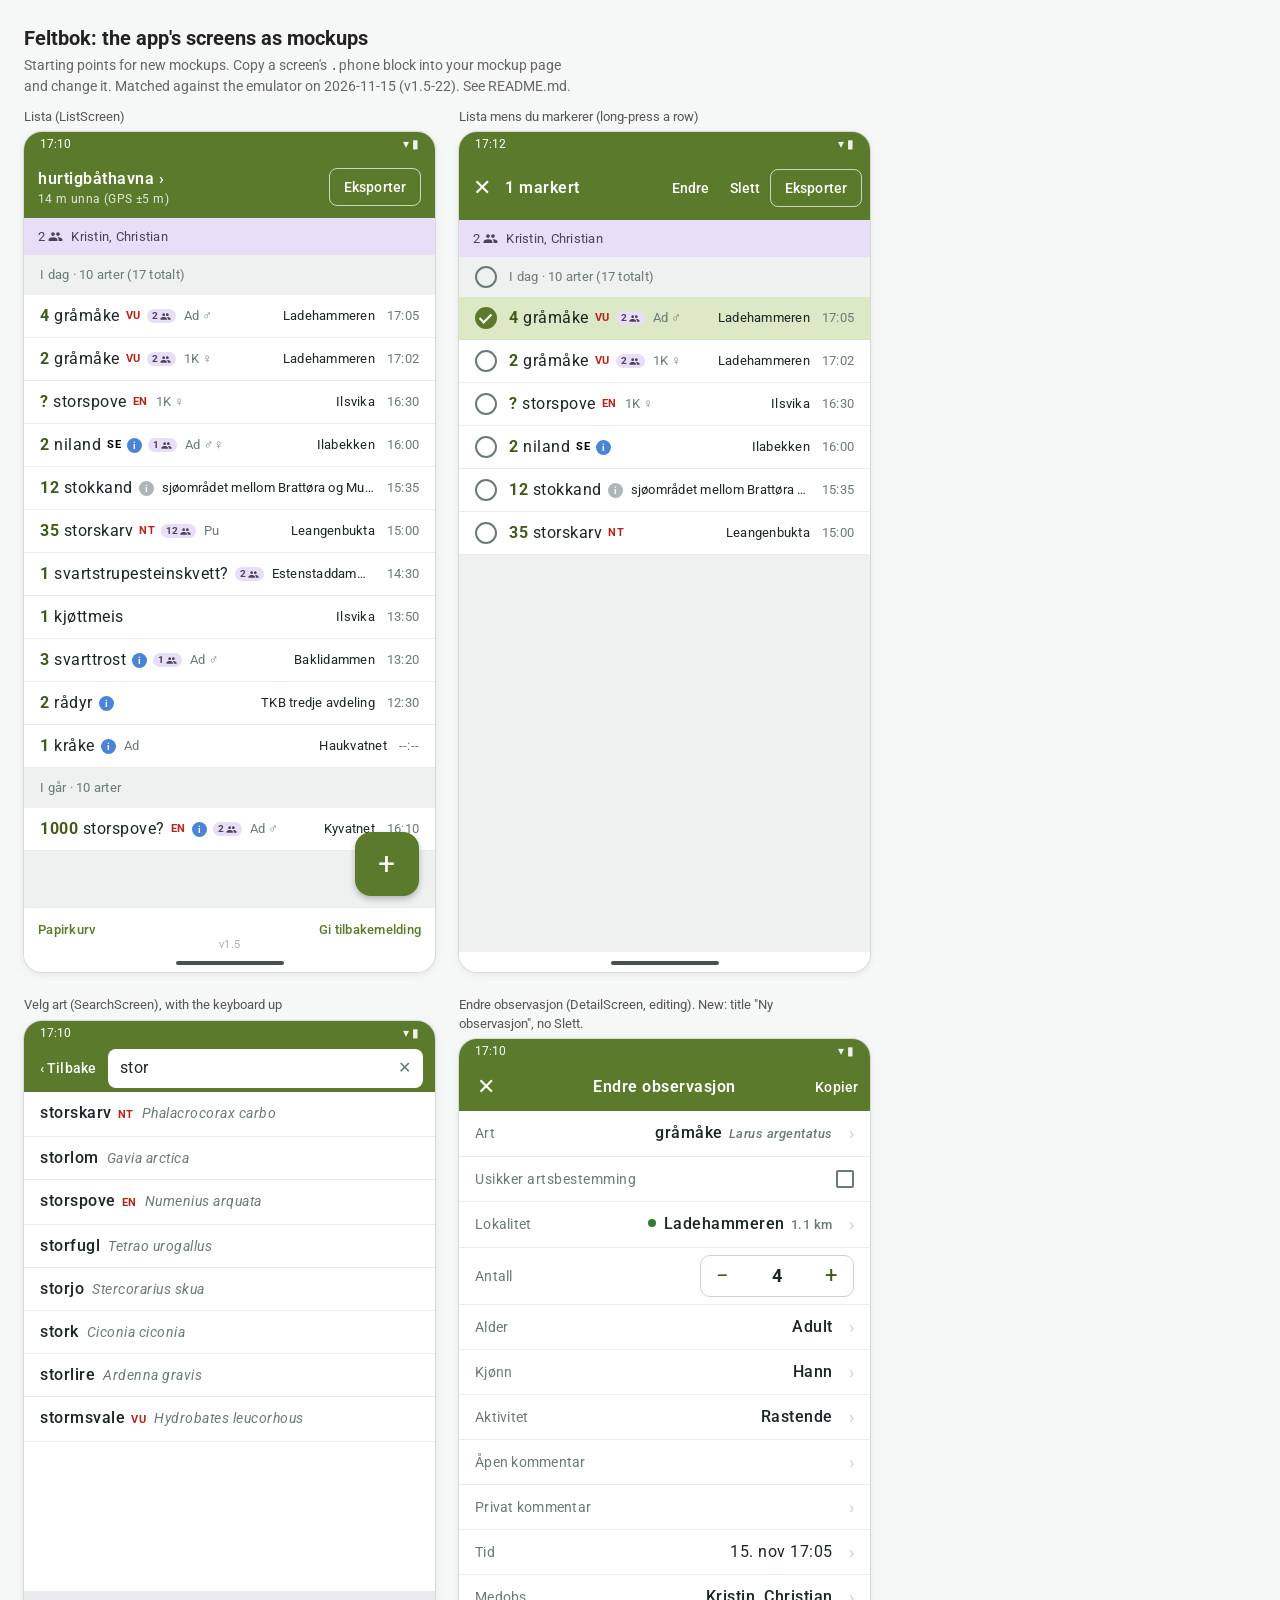
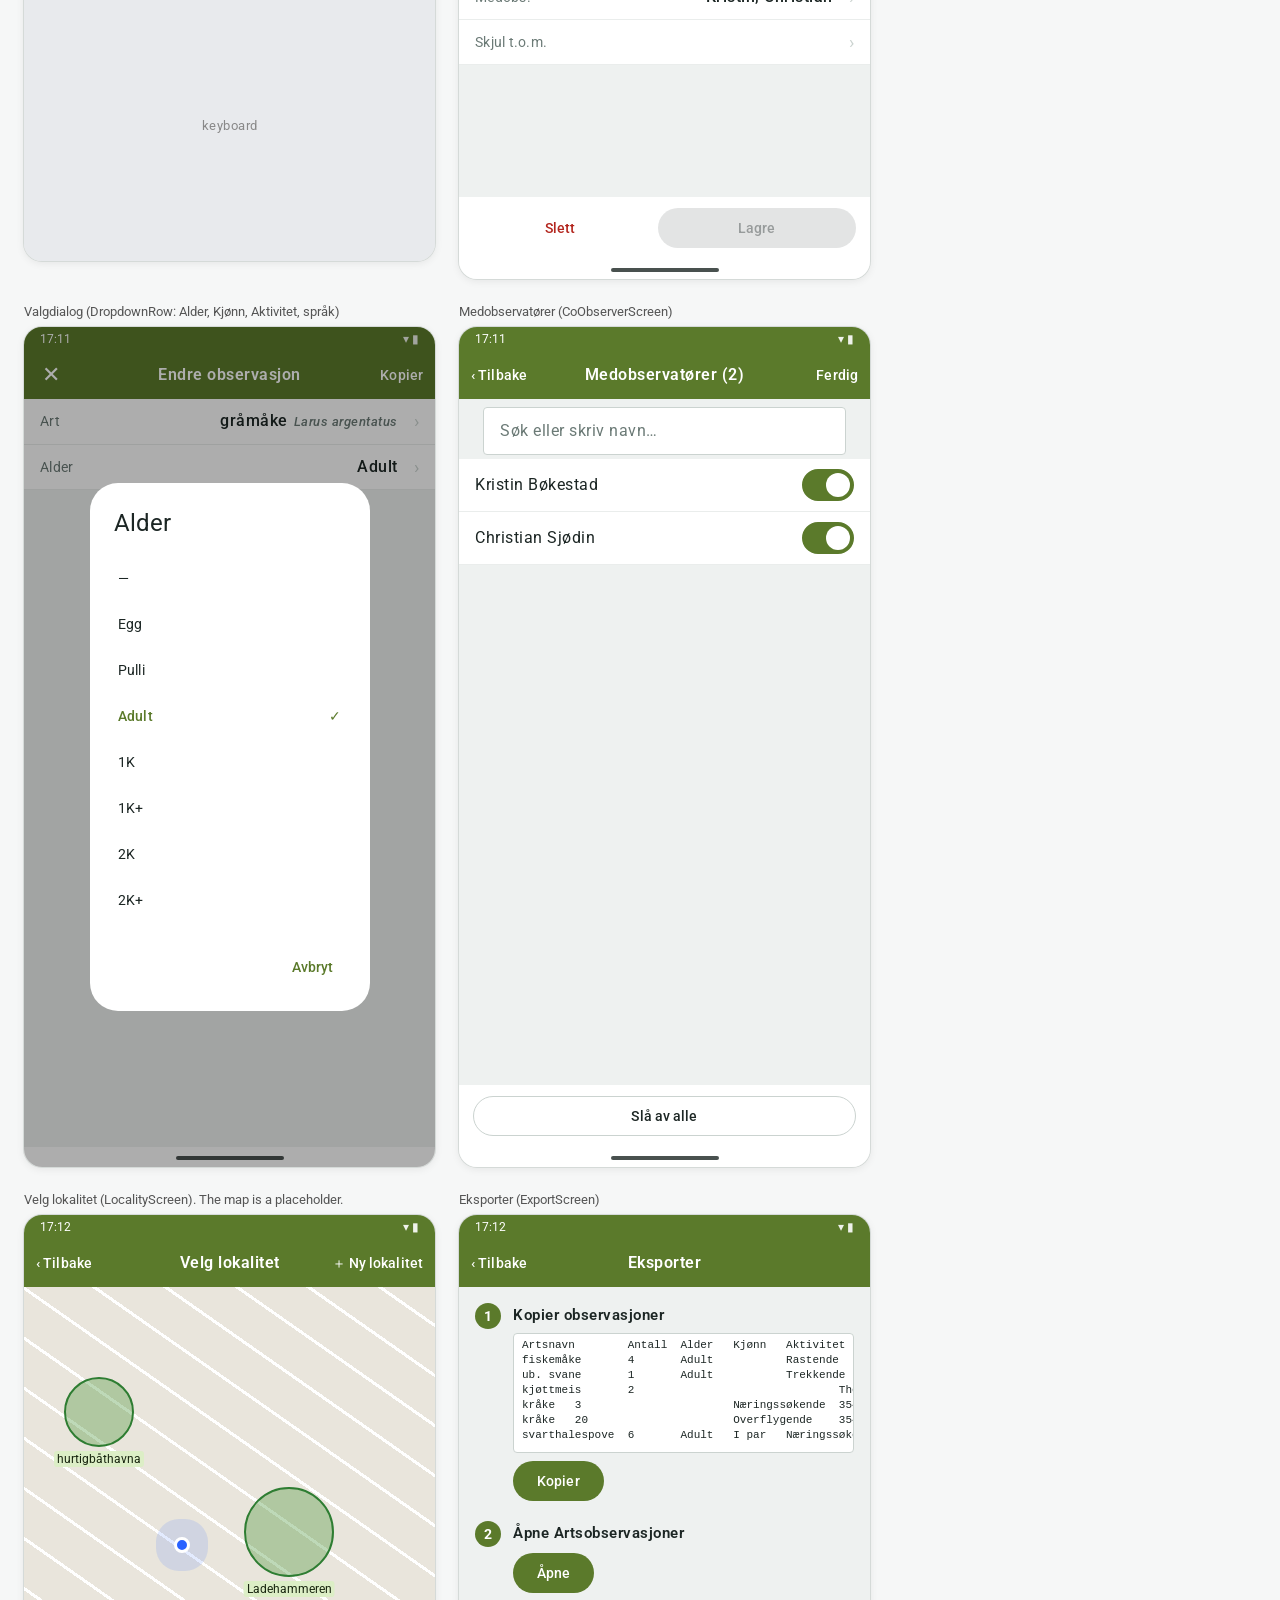
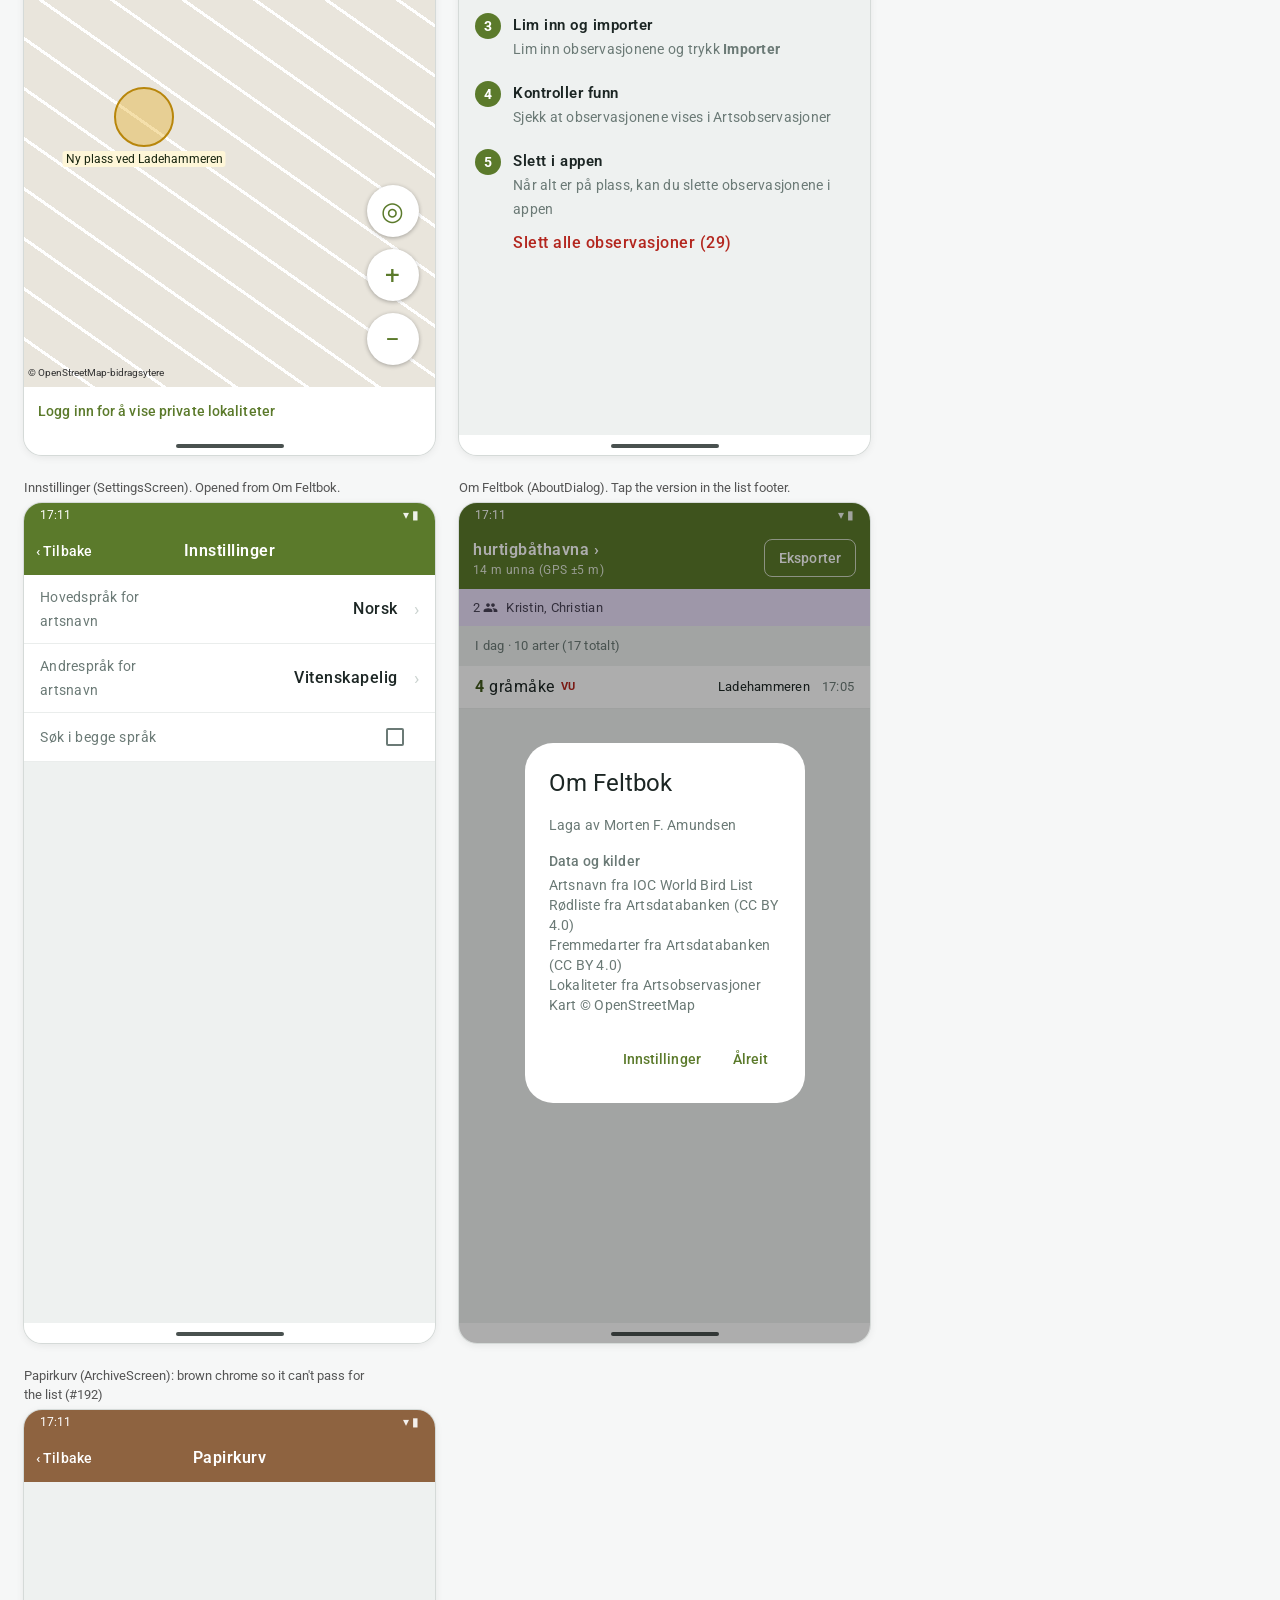
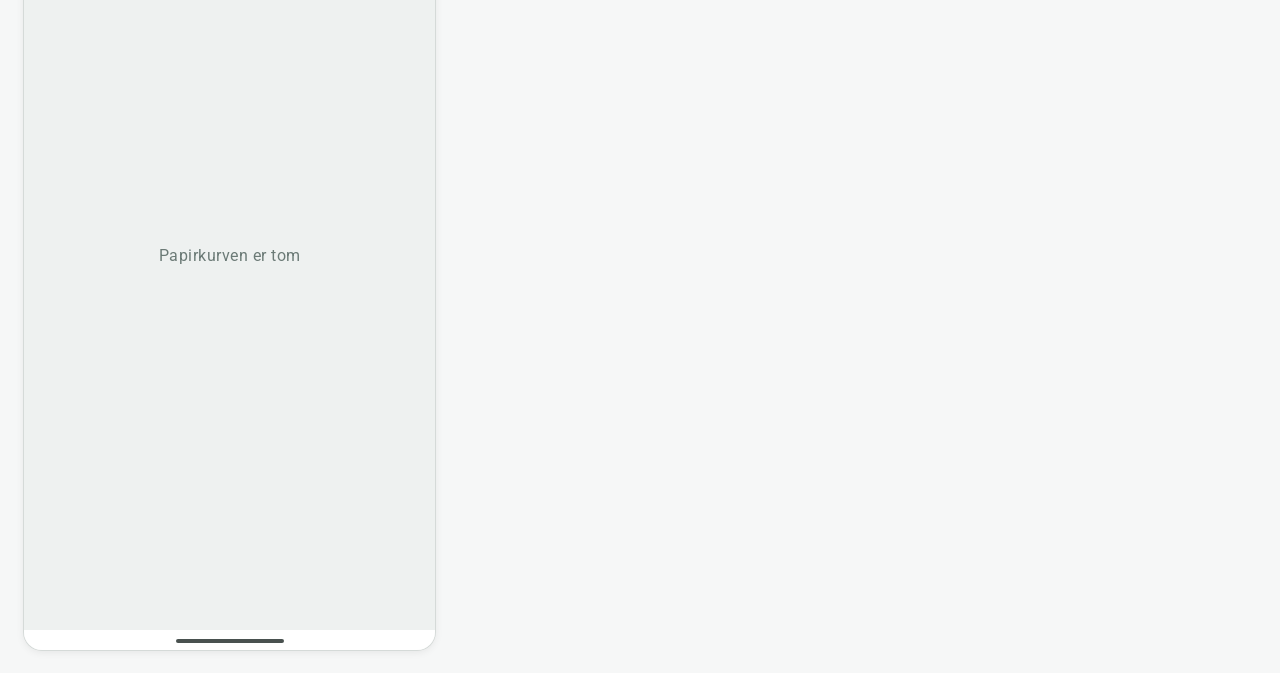
==== docs/mockups/screens.html @ 379572f7 "Add HTML mockups of the app's screens HTML mockups made for UI discussions looked different from the" ====
<!doctype html>
<html lang="nb">
<head>
<meta charset="utf-8">
<meta name="viewport" content="width=device-width, initial-scale=1">
<title>Feltbok screens</title>
<link rel="stylesheet" href="https://fonts.googleapis.com/css2?family=Roboto:ital,wght@0,400;0,500;0,600;0,700;1,400&display=swap">
<link rel="stylesheet" href="kit.css">
</head>
<body>
<h1>Feltbok: the app's screens as mockups</h1>
<p class="why">Starting points for new mockups. Copy a screen's <code>.phone</code> block into your mockup page
and change it. Matched against the emulator on 2026-11-15 (v1.5-22). See README.md.</p>

<div class="screens">

<!-- ===================== LIST (ListScreen) ===================== -->
<figure id="list">
<figcaption>Lista (ListScreen)</figcaption>
<div class="phone">
  <div class="statusbar">17:10</div>
  <div class="status-strip">
    <div class="loc"><div class="name">hurtigbåthavna ›</div><div class="sub">14 m unna (GPS ±5 m)</div></div>
    <div class="btn-outline-white">Eksporter</div>
  </div>
  <div class="content">
    <div class="scroll">
      <div class="party"><span class="n">2 <i class="group-icon"></i></span>Kristin, Christian</div>
      <div class="day">I dag · 10 arter (17 totalt)</div>
      <div class="note"><div class="main"><span class="sp"><span><span class="count">4</span> gråmåke</span><span class="rl">VU</span><span class="badge-co">2 <i class="group-icon"></i></span></span><span class="preview">Ad <b>♂</b></span><span class="loc">Ladehammeren</span></div><span class="time">17:05</span></div>
      <div class="note"><div class="main"><span class="sp"><span><span class="count">2</span> gråmåke</span><span class="rl">VU</span><span class="badge-co">2 <i class="group-icon"></i></span></span><span class="preview">1K <b>♀</b></span><span class="loc">Ladehammeren</span></div><span class="time">17:02</span></div>
      <div class="note"><div class="main"><span class="sp"><span><span class="count">?</span> storspove</span><span class="rl">EN</span></span><span class="preview">1K <b>♀</b></span><span class="loc">Ilsvika</span></div><span class="time">16:30</span></div>
      <div class="note"><div class="main"><span class="sp"><span><span class="count">2</span> niland</span><span class="rl alien">SE</span><span class="badge-i">i</span><span class="badge-co">1 <i class="group-icon"></i></span></span><span class="preview">Ad <b>♂♀</b></span><span class="loc">Ilabekken</span></div><span class="time">16:00</span></div>
      <div class="note"><div class="main"><span class="sp"><span><span class="count">12</span> stokkand</span><span class="badge-i private">i</span></span><span class="loc">sjøområdet mellom Brattøra og Munkholmen</span></div><span class="time">15:35</span></div>
      <div class="note"><div class="main"><span class="sp"><span><span class="count">35</span> storskarv</span><span class="rl">NT</span><span class="badge-co">12 <i class="group-icon"></i></span></span><span class="preview">Pu</span><span class="loc">Leangenbukta</span></div><span class="time">15:00</span></div>
      <div class="note"><div class="main"><span class="sp"><span><span class="count">1</span> svartstrupesteinskvett?</span><span class="badge-co">2 <i class="group-icon"></i></span></span><span class="loc">Estenstaddammen</span></div><span class="time">14:30</span></div>
      <div class="note"><div class="main"><span class="sp"><span><span class="count">1</span> kjøttmeis</span></span><span class="loc">Ilsvika</span></div><span class="time">13:50</span></div>
      <div class="note"><div class="main"><span class="sp"><span><span class="count">3</span> svarttrost</span><span class="badge-i">i</span><span class="badge-co">1 <i class="group-icon"></i></span></span><span class="preview">Ad <b>♂</b></span><span class="loc">Baklidammen</span></div><span class="time">13:20</span></div>
      <div class="note"><div class="main"><span class="sp"><span><span class="count">2</span> rådyr</span><span class="badge-i">i</span></span><span class="loc">TKB tredje avdeling</span></div><span class="time">12:30</span></div>
      <div class="note"><div class="main"><span class="sp"><span><span class="count">1</span> kråke</span><span class="badge-i">i</span></span><span class="preview">Ad</span><span class="loc">Haukvatnet</span></div><span class="time">--:--</span></div>
      <div class="day">I går · 10 arter</div>
      <div class="note"><div class="main"><span class="sp"><span><span class="count">1000</span> storspove?</span><span class="rl">EN</span><span class="badge-i">i</span><span class="badge-co">2 <i class="group-icon"></i></span></span><span class="preview">Ad <b>♂</b></span><span class="loc">Kyvatnet</span></div><span class="time">16:10</span></div>
    </div>
    <div class="list-footer"><span>Papirkurv</span><span>Gi tilbakemelding</span><span class="ver">v1.5</span></div>
  </div>
  <div class="fab">+</div>
  <div class="gesturebar"></div>
</div>
</figure>

<!-- ===================== LIST, MARKING (SelectionBar) ===================== -->
<figure id="list-selecting">
<figcaption>Lista mens du markerer (long-press a row)</figcaption>
<div class="phone">
  <div class="statusbar">17:12</div>
  <div class="selection-bar"><span class="x">✕</span><span class="count">1 markert</span><span class="act">Endre</span><span class="act">Slett</span><span class="btn-outline-white">Eksporter</span></div>
  <div class="content">
    <div class="scroll">
      <div class="party"><span class="n">2 <i class="group-icon"></i></span>Kristin, Christian</div>
      <div class="day"><span class="sel"></span>I dag · 10 arter (17 totalt)</div>
      <div class="note selected"><span class="sel on"></span><div class="main"><span class="sp"><span><span class="count">4</span> gråmåke</span><span class="rl">VU</span><span class="badge-co">2 <i class="group-icon"></i></span></span><span class="preview">Ad <b>♂</b></span><span class="loc">Ladehammeren</span></div><span class="time">17:05</span></div>
      <div class="note"><span class="sel"></span><div class="main"><span class="sp"><span><span class="count">2</span> gråmåke</span><span class="rl">VU</span><span class="badge-co">2 <i class="group-icon"></i></span></span><span class="preview">1K <b>♀</b></span><span class="loc">Ladehammeren</span></div><span class="time">17:02</span></div>
      <div class="note"><span class="sel"></span><div class="main"><span class="sp"><span><span class="count">?</span> storspove</span><span class="rl">EN</span></span><span class="preview">1K <b>♀</b></span><span class="loc">Ilsvika</span></div><span class="time">16:30</span></div>
      <div class="note"><span class="sel"></span><div class="main"><span class="sp"><span><span class="count">2</span> niland</span><span class="rl alien">SE</span><span class="badge-i">i</span></span><span class="loc">Ilabekken</span></div><span class="time">16:00</span></div>
      <div class="note"><span class="sel"></span><div class="main"><span class="sp"><span><span class="count">12</span> stokkand</span><span class="badge-i private">i</span></span><span class="loc">sjøområdet mellom Brattøra og Munkholmen</span></div><span class="time">15:35</span></div>
      <div class="note"><span class="sel"></span><div class="main"><span class="sp"><span><span class="count">35</span> storskarv</span><span class="rl">NT</span></span><span class="loc">Leangenbukta</span></div><span class="time">15:00</span></div>
    </div>
  </div>
  <div class="gesturebar"></div>
</div>
</figure>

<!-- ===================== SEARCH (SearchScreen) ===================== -->
<figure id="search">
<figcaption>Velg art (SearchScreen), with the keyboard up</figcaption>
<div class="phone">
  <div class="statusbar">17:10</div>
  <div class="search-bar"><span class="lead">‹ Tilbake</span><div class="input">stor<span class="clear">✕</span></div></div>
  <div class="content">
    <div class="scroll" style="background:var(--surface)">
      <div class="species-row"><b style="font-weight:500">storskarv</b><span class="rl">NT</span><span class="sci">Phalacrocorax carbo</span></div>
      <div class="species-row"><b style="font-weight:500">storlom</b><span class="sci">Gavia arctica</span></div>
      <div class="species-row"><b style="font-weight:500">storspove</b><span class="rl">EN</span><span class="sci">Numenius arquata</span></div>
      <div class="species-row"><b style="font-weight:500">storfugl</b><span class="sci">Tetrao urogallus</span></div>
      <div class="species-row"><b style="font-weight:500">storjo</b><span class="sci">Stercorarius skua</span></div>
      <div class="species-row"><b style="font-weight:500">stork</b><span class="sci">Ciconia ciconia</span></div>
      <div class="species-row"><b style="font-weight:500">storlire</b><span class="sci">Ardenna gravis</span></div>
      <div class="species-row"><b style="font-weight:500">stormsvale</b><span class="rl">VU</span><span class="sci">Hydrobates leucorhous</span></div>
    </div>
    <div class="keyboard">keyboard</div>
  </div>
</div>
</figure>

<!-- ===================== DETAIL, EDIT (DetailScreen) ===================== -->
<figure id="detail-edit">
<figcaption>Endre observasjon (DetailScreen, editing). New: title "Ny observasjon", no Slett.</figcaption>
<div class="phone">
  <div class="statusbar">17:10</div>
  <div class="header"><span class="lead x">✕</span><span class="title">Endre observasjon</span><span class="trail">Kopier</span></div>
  <div class="content">
    <div class="scroll">
      <div class="field nav"><span class="label">Art</span><span class="value medium">gråmåke<span class="sci">Larus argentatus</span></span></div>
      <div class="field"><span class="value left" style="color:var(--muted);font-size:14px">Usikker artsbestemming</span><span class="checkbox" style="margin:-4px 0"></span></div>
      <div class="field nav"><span class="label">Lokalitet</span><span class="value medium"><span class="kind-dot"></span>Ladehammeren<span class="dist">1.1 km</span></span></div>
      <div class="field" style="padding-top:7px;padding-bottom:7px"><span class="label">Antall</span><span class="value"></span><div class="stepper"><span>−</span><b>4</b><span>+</span></div></div>
      <div class="field nav"><span class="label">Alder</span><span class="value medium">Adult</span></div>
      <div class="field nav"><span class="label">Kjønn</span><span class="value medium">Hann</span></div>
      <div class="field nav"><span class="label">Aktivitet</span><span class="value medium">Rastende</span></div>
      <div class="field nav"><span class="label">Åpen kommentar</span><span class="value"></span></div>
      <div class="field nav"><span class="label">Privat kommentar</span><span class="value"></span></div>
      <div class="field nav"><span class="label">Tid</span><span class="value">15. nov 17:05</span></div>
      <div class="field nav"><span class="label">Medobs.</span><span class="value medium">Kristin, Christian</span></div>
      <div class="field nav"><span class="label">Skjul t.o.m.</span><span class="value"></span></div>
    </div>
    <div class="bottom-bar"><span class="btn-text danger">Slett</span><span class="btn off">Lagre</span></div>
  </div>
  <div class="gesturebar"></div>
</div>
</figure>

<!-- ===================== OPTION DIALOG (DropdownRow) ===================== -->
<figure id="option-dialog">
<figcaption>Valgdialog (DropdownRow: Alder, Kjønn, Aktivitet, språk)</figcaption>
<div class="phone">
  <div class="statusbar">17:11</div>
  <div class="header"><span class="lead x">✕</span><span class="title">Endre observasjon</span><span class="trail">Kopier</span></div>
  <div class="content">
    <div class="scroll">
      <div class="field nav"><span class="label">Art</span><span class="value medium">gråmåke<span class="sci">Larus argentatus</span></span></div>
      <div class="field nav"><span class="label">Alder</span><span class="value medium">Adult</span></div>
    </div>
  </div>
  <div class="gesturebar"></div>
  <div class="scrim"><div class="dialog">
    <h3>Alder</h3>
    <div class="option">—</div><div class="option">Egg</div><div class="option">Pulli</div><div class="option on">Adult</div>
    <div class="option">1K</div><div class="option">1K+</div><div class="option">2K</div><div class="option">2K+</div>
    <div class="actions"><span class="btn-text">Avbryt</span></div>
  </div></div>
</div>
</figure>

<!-- ===================== CO-OBSERVERS (CoObserverScreen) ===================== -->
<figure id="coobs">
<figcaption>Medobservatører (CoObserverScreen)</figcaption>
<div class="phone">
  <div class="statusbar">17:11</div>
  <div class="header"><span class="lead">‹ Tilbake</span><span class="title">Medobservatører (2)</span><span class="trail">Ferdig</span></div>
  <div class="content">
    <div class="scroll">
      <div style="padding:4px 0 0"><div class="textfield placeholder">Søk eller skriv navn…</div></div>
      <div class="field" style="margin-top:4px"><span class="value left">Kristin Bøkestad</span><span class="switch on"></span></div>
      <div class="field"><span class="value left">Christian Sjødin</span><span class="switch on"></span></div>
    </div>
    <div class="bottom-bar"><span class="btn-outline" style="color:var(--on-bg)">Slå av alle</span></div>
  </div>
  <div class="gesturebar"></div>
</div>
</figure>

<!-- ===================== LOCALITY PICKER (LocalityScreen, MapPicker.kt) ===================== -->
<figure id="locality">
<figcaption>Velg lokalitet (LocalityScreen). The map is a placeholder.</figcaption>
<div class="phone">
  <div class="statusbar">17:12</div>
  <div class="header"><span class="lead">‹ Tilbake</span><span class="title">Velg lokalitet</span><span class="trail">＋ Ny lokalitet</span></div>
  <div class="content">
    <div class="map">
      <div class="poly" style="left:40px;top:90px;width:70px;height:70px"></div><span class="label" style="left:75px;top:160px">hurtigbåthavna</span>
      <div class="poly" style="left:220px;top:200px;width:90px;height:90px"></div><span class="label" style="left:265px;top:290px">Ladehammeren</span>
      <div class="poly own" style="left:90px;top:400px;width:60px;height:60px"></div><span class="label" style="left:120px;top:460px;background:rgba(255,247,216,.95)">Ny plass ved Ladehammeren</span>
      <div class="gps" style="left:150px;top:250px"></div>
      <div class="ctrl" style="bottom:150px">◎</div><div class="ctrl" style="bottom:86px">+</div><div class="ctrl" style="bottom:22px">−</div>
      <span class="attribution">© OpenStreetMap-bidragsytere</span>
    </div>
    <div class="link-bar">Logg inn for å vise private lokaliteter</div>
  </div>
  <div class="gesturebar"></div>
</div>
</figure>

<!-- ===================== EXPORT (ExportScreen) ===================== -->
<figure id="export">
<figcaption>Eksporter (ExportScreen)</figcaption>
<div class="phone">
  <div class="statusbar">17:12</div>
  <div class="header"><span class="lead">‹ Tilbake</span><span class="title">Eksporter</span><span></span></div>
  <div class="content">
    <div class="scroll steps">
      <div class="step"><span class="num">1</span><div style="min-width:0"><div class="title">Kopier observasjoner</div>
        <div class="tsv">Artsnavn	Antall	Alder	Kjønn	Aktivitet	Lokalitetsnavn
fiskemåke	4	Adult		Rastende	354430
ub. svane	1	Adult		Trekkende	349975
kjøttmeis	2				Theisendammen
kråke	3			Næringssøkende	354419
kråke	20			Overflygende	354139
svarthalespove	6	Adult	I par	Næringssøkende	368841</div>
        <span class="btn">Kopier</span></div></div>
      <div class="step"><span class="num">2</span><div><div class="title">Åpne Artsobservasjoner</div><span class="btn">Åpne</span></div></div>
      <div class="step"><span class="num">3</span><div><div class="title">Lim inn og importer</div><div class="body">Lim inn observasjonene og trykk <b>Importer</b></div></div></div>
      <div class="step"><span class="num">4</span><div><div class="title">Kontroller funn</div><div class="body">Sjekk at observasjonene vises i Artsobservasjoner</div></div></div>
      <div class="step"><span class="num">5</span><div><div class="title">Slett i appen</div><div class="body">Når alt er på plass, kan du slette observasjonene i appen</div>
        <div class="danger" style="font-weight:500;margin-top:10px">Slett alle observasjoner (29)</div></div></div>
    </div>
  </div>
  <div class="gesturebar"></div>
</div>
</figure>

<!-- ===================== SETTINGS (SettingsScreen) ===================== -->
<figure id="settings">
<figcaption>Innstillinger (SettingsScreen). Opened from Om Feltbok.</figcaption>
<div class="phone">
  <div class="statusbar">17:11</div>
  <div class="header"><span class="lead">‹ Tilbake</span><span class="title">Innstillinger</span><span></span></div>
  <div class="content">
    <div class="scroll">
      <div class="field nav"><span class="label" style="max-width:152px">Hovedspråk for artsnavn</span><span class="value medium">Norsk</span></div>
      <div class="field nav"><span class="label" style="max-width:152px">Andrespråk for artsnavn</span><span class="value medium">Vitenskapelig</span></div>
      <div class="field" style="padding-top:0;padding-bottom:0"><span class="value left" style="color:var(--muted);font-size:14px">Søk i begge språk</span><span class="checkbox"></span></div>
    </div>
  </div>
  <div class="gesturebar"></div>
</div>
</figure>

<!-- ===================== ABOUT (AboutDialog) ===================== -->
<figure id="about">
<figcaption>Om Feltbok (AboutDialog). Tap the version in the list footer.</figcaption>
<div class="phone">
  <div class="statusbar">17:11</div>
  <div class="status-strip"><div class="loc"><div class="name">hurtigbåthavna ›</div><div class="sub">14 m unna (GPS ±5 m)</div></div><div class="btn-outline-white">Eksporter</div></div>
  <div class="content"><div class="scroll">
    <div class="party"><span class="n">2 <i class="group-icon"></i></span>Kristin, Christian</div>
    <div class="day">I dag · 10 arter (17 totalt)</div>
    <div class="note"><div class="main"><span class="sp"><span><span class="count">4</span> gråmåke</span><span class="rl">VU</span></span><span class="loc">Ladehammeren</span></div><span class="time">17:05</span></div>
  </div></div>
  <div class="gesturebar"></div>
  <div class="scrim"><div class="dialog">
    <h3>Om Feltbok</h3>
    <p style="margin:0 0 16px">Laga av Morten F. Amundsen</p>
    <p style="margin:0 0 4px;font-weight:500">Data og kilder</p>
    <p style="margin:0">Artsnavn fra IOC World Bird List<br>Rødliste fra Artsdatabanken (CC BY 4.0)<br>Fremmedarter fra Artsdatabanken (CC BY 4.0)<br>Lokaliteter fra Artsobservasjoner<br>Kart © OpenStreetMap</p>
    <div class="actions"><span class="btn-text">Innstillinger</span><span class="btn-text">Ålreit</span></div>
  </div></div>
</div>
</figure>

<!-- ===================== ARCHIVE (ArchiveScreen, TrashTheme) ===================== -->
<figure id="archive">
<figcaption>Papirkurv (ArchiveScreen): brown chrome so it can't pass for the list (#192)</figcaption>
<div class="phone trash-theme">
  <div class="statusbar">17:11</div>
  <div class="header"><span class="lead">‹ Tilbake</span><span class="title">Papirkurv</span><span></span></div>
  <div class="content"><div class="empty">Papirkurven er tom</div></div>
  <div class="gesturebar"></div>
</div>
</figure>

</div>
</body>
</html>
---- docs/mockups/kit.css ----
/* Feltbok mockup kit. 1 CSS px = 1 dp/sp, so sizes copy straight from the Compose code.
   Colours mirror ui/.../Theme.kt and Brand.kt; component notes name the composable they copy. */

:root {
  --primary: #5B7A2B;          /* Brand.primary */
  --primary-dark: #41591D;     /* Brand.dark = onPrimaryContainer, the count in list rows */
  --primary-container: #DCE8C6;
  --secondary-container: #E8DEF8; /* Material baseline lavender: party strip, co-observer pill */
  --on-secondary-container: #4A4458;
  --bg: #EEF1F0;
  --on-bg: #1C2624;
  --surface: #FFFFFF;
  --muted: #6B7A76;            /* onSurfaceVariant */
  --outline: #CBD3D0;
  --divider: rgba(203, 211, 208, .4); /* outline at 40 %, HorizontalDivider */
  --error: #B3261E;
  --surface-high: #ECEFEE;
  --surface-highest: #E3E8E6;
  --badge-blue: #4985D4;
  --badge-grey: #B0B5B8;
  --trash: #8E6340;            /* TrashTheme primary (papirkurv) */
  --trash-container: #F2DECF;
  --tap: #E08A00;              /* mockup-only: marks what the user taps in a flow */
}

/* ---------- Page and flow layout (mockup chrome, not app UI) ---------- */
body { margin: 0; padding: 24px; background: #F6F7F7; color: #222; font: 14px/1.4 Roboto, system-ui, sans-serif; }
h1 { font-size: 20px; margin: 0 0 4px; }
h2 { font-size: 16px; margin: 32px 0 4px; }
.why { color: #666; margin: 0 0 12px; max-width: 70ch; }
.screens { display: flex; flex-wrap: wrap; gap: 24px; align-items: flex-start; }
.screens figure { margin: 0; }
.screens figcaption, .step-cap { font-size: 13px; color: #555; margin-bottom: 6px; max-width: 360px; }
.flow { display: flex; gap: 8px; align-items: flex-start; overflow-x: auto; }
.flow .arrow { align-self: center; color: #888; font-size: 20px; }
.tap { outline: 2px dashed var(--tap); outline-offset: -2px; }

/* ---------- Phone frame ---------- */
/* 411 dp wide like the emulator (just emu), so mockups compare 1:1 with its screenshots. 840 tall
   is a little short of its 914, to fit a laptop screen. Override width/height inline to check a
   small phone (360 wide) or show a longer screen. */
.phone {
  position: relative; width: 411px; height: 840px; overflow: hidden; display: flex; flex-direction: column;
  background: var(--bg); color: var(--on-bg); border-radius: 18px; box-shadow: 0 0 0 1px #D5DAD8, 0 2px 8px rgba(0,0,0,.08);
  font: 16px/24px Roboto, sans-serif; letter-spacing: .5px; /* bodyLarge: Text's default style */
}
.phone * { box-sizing: border-box; }
.statusbar { height: 24px; flex: none; background: var(--primary); color: #fff; font-size: 12px; line-height: 24px; padding: 0 16px; letter-spacing: 0; }
.statusbar::after { content: "▾ ▮"; float: right; opacity: .9; }
.gesturebar { height: 20px; flex: none; background: var(--surface); position: relative; }
.gesturebar::after { content: ""; position: absolute; left: 50%; top: 9px; width: 108px; height: 4px; margin-left: -54px; border-radius: 2px; background: #1C2624; opacity: .8; }
.content { flex: 1; overflow: hidden; display: flex; flex-direction: column; }
.scroll { flex: 1; overflow: hidden; }
.trash-theme { --primary: var(--trash); --primary-container: var(--trash-container); --primary-dark: #68482D; }

/* ---------- Top bars ---------- */
/* ScreenHeader: 48 dp, back/dismiss LEFT (#59), centred 16 sp semibold title, optional trailing action. */
.header { height: 48px; flex: none; background: var(--primary); color: #fff; display: grid; grid-template-columns: 1fr auto 1fr; align-items: center; }
.header .title { font-weight: 600; font-size: 16px; white-space: nowrap; overflow: hidden; text-overflow: ellipsis; }
.header .lead, .header .trail { font-size: 14px; font-weight: 500; letter-spacing: .1px; padding: 0 12px; white-space: nowrap; }
.header .trail { justify-self: end; }
.header .x { font-size: 22px; font-weight: 300; padding: 0 18px; }

/* StatusStrip: the list's top bar. Current locality + GPS line, outlined Eksporter (#62, #140). */
.status-strip { flex: none; background: var(--primary); color: #fff; display: flex; align-items: center; padding: 11px 14px; gap: 10px; }
.status-strip .loc { flex: 1; min-width: 0; }
.status-strip .name { font-weight: 600; white-space: nowrap; overflow: hidden; text-overflow: ellipsis; }
.status-strip .sub { font-size: 12px; line-height: 16px; opacity: .82; letter-spacing: .4px; }
.btn-outline-white { border: 1px solid rgba(255,255,255,.7); border-radius: 8px; padding: 8px 14px; font-size: 14px; line-height: 20px; font-weight: 500; letter-spacing: .1px; }

/* SelectionBar: replaces the status strip while marking rows. */
.selection-bar { flex: none; height: 64px; background: var(--primary); color: #fff; display: flex; align-items: center; padding: 0 8px 0 0; font-size: 14px; font-weight: 500; letter-spacing: .1px; }
.selection-bar .x { font-size: 22px; font-weight: 300; padding: 0 14px; }
.selection-bar .count { flex: 1; font-size: 16px; font-weight: 600; letter-spacing: .5px; }
.selection-bar .act { padding: 0 10px; }

/* ---------- List ---------- */
/* PartyStrip: who the next observation credits (#176). */
.party { background: var(--secondary-container); color: var(--on-secondary-container); font-size: 13px; line-height: 25px; padding: 6px 14px; display: flex; align-items: center; gap: 8px; letter-spacing: .25px; white-space: nowrap; overflow: hidden; }
.party .n { display: inline-flex; align-items: center; gap: 3px; }
.group-icon { display: inline-block; width: 15px; height: 15px; background: currentColor;
  -webkit-mask: url("data:image/svg+xml,%3Csvg xmlns='http://www.w3.org/2000/svg' viewBox='0 0 24 24'%3E%3Cpath d='M16 11c1.66 0 2.99-1.34 2.99-3S17.66 5 16 5c-1.66 0-3 1.34-3 3s1.34 3 3 3zm-8 0c1.66 0 2.99-1.34 2.99-3S9.66 5 8 5C6.34 5 5 6.34 5 8s1.34 3 3 3zm0 2c-2.33 0-7 1.17-7 3.5V19h14v-2.5c0-2.33-4.67-3.5-7-3.5zm8 0c-.29 0-.62.02-.97.05 1.16.84 1.97 1.97 1.97 3.45V19h6v-2.5c0-2.33-4.67-3.5-7-3.5z'/%3E%3C/svg%3E") center/contain no-repeat;
          mask: url("data:image/svg+xml,%3Csvg xmlns='http://www.w3.org/2000/svg' viewBox='0 0 24 24'%3E%3Cpath d='M16 11c1.66 0 2.99-1.34 2.99-3S17.66 5 16 5c-1.66 0-3 1.34-3 3s1.34 3 3 3zm-8 0c1.66 0 2.99-1.34 2.99-3S9.66 5 8 5C6.34 5 5 6.34 5 8s1.34 3 3 3zm0 2c-2.33 0-7 1.17-7 3.5V19h14v-2.5c0-2.33-4.67-3.5-7-3.5zm8 0c-.29 0-.62.02-.97.05 1.16.84 1.97 1.97 1.97 3.45V19h6v-2.5c0-2.33-4.67-3.5-7-3.5z'/%3E%3C/svg%3E") center/contain no-repeat; }

/* DayHeader */
.day { display: flex; align-items: center; gap: 12px; padding: 7px 16px; font-size: 13px; line-height: 26px; color: var(--muted); letter-spacing: .25px; }

/* NoteRow: count + name + status + badges left, age/sex preview, locality and time right. */
.note { display: flex; align-items: center; gap: 12px; background: var(--surface); padding: 9px 16px; border-bottom: 1px solid var(--divider); white-space: nowrap; }
.note.selected { background: var(--primary-container); }
.note .main { flex: 1; min-width: 0; display: flex; align-items: center; gap: 8px; }
/* Space goes to the name first, then the locality; the age/sex preview gives way first. */
.note .sp { display: flex; align-items: center; min-width: 0; flex: 0 0 auto; max-width: 100%; }
.note .sp > span:first-child { overflow: hidden; text-overflow: ellipsis; }
.note .count { color: var(--primary-dark); font-weight: 700; }
.note .preview { font-size: 13px; color: var(--muted); letter-spacing: .25px; flex: 0 1000 auto; min-width: 0; overflow: hidden; }
.note .preview b { font-weight: 700; }
.note .loc { margin-left: auto; font-size: 13px; letter-spacing: .25px; overflow: hidden; text-overflow: ellipsis; min-width: 0; }
.note .time { font-size: 13px; color: var(--muted); letter-spacing: .25px; flex: none; }
.rl { color: var(--error); font-weight: 700; font-size: 11px; letter-spacing: .5px; margin-left: 6px; } /* red-list code: CR EN VU NT … */
.rl.alien { color: #000; }                                                                         /* SE HI PH */
.badge-i { flex: none; width: 15px; height: 15px; margin-left: 6px; border-radius: 50%; background: var(--badge-blue); color: #fff; font: 700 10px/15px Roboto, sans-serif; text-align: center; letter-spacing: 0; }
.badge-i.private { background: var(--badge-grey); }
.badge-co { flex: none; display: inline-flex; align-items: center; gap: 2px; margin-left: 6px; padding: 1px 5px; border-radius: 99px; background: var(--secondary-container); color: var(--on-secondary-container); font: 700 10px/12px Roboto, sans-serif; letter-spacing: 0; }
.badge-co .group-icon { width: 11px; height: 11px; }

/* SelectCircle */
.sel { flex: none; width: 22px; height: 22px; border-radius: 50%; border: 2px solid var(--muted); }
.sel.on { background: var(--primary); border-color: var(--primary); position: relative; }
.sel.on::after { content: ""; position: absolute; left: 5px; top: 2px; width: 5px; height: 10px; border: solid #fff; border-width: 0 2px 2px 0; transform: rotate(45deg); }

/* ExtendedFloatingActionButton, collapsed to the "+" (64 dp). */
.fab { position: absolute; right: 16px; bottom: 76px; width: 64px; height: 64px; border-radius: 16px; background: var(--primary); color: #fff; font-size: 30px; line-height: 64px; text-align: center; box-shadow: 0 3px 6px rgba(0,0,0,.25); }
.fab.extended { width: auto; padding: 0 20px 0 16px; font-size: 14px; font-weight: 500; display: flex; align-items: center; gap: 10px; }
.fab.extended::before { content: "+"; font-size: 30px; }

/* The list's footer: Papirkurv / version / Gi tilbakemelding */
.list-footer { flex: none; position: relative; display: flex; justify-content: space-between; background: var(--surface); border-top: 1px solid var(--divider); color: var(--primary); font-size: 13px; font-weight: 500; letter-spacing: .25px; }
.list-footer span { padding: 10px 14px; }
.list-footer .ver { position: absolute; left: 0; right: 0; bottom: -5px; text-align: center; color: rgba(107,122,118,.6); font-size: 11px; font-weight: 400; padding: 0; }

/* ---------- Form rows (DetailScreen, SettingsScreen) ---------- */
/* FieldRow: 14 sp muted label (min 84 dp), right-aligned value, "›" when tappable. */
.field { display: flex; align-items: center; gap: 12px; background: var(--surface); padding: 10px 16px; border-bottom: 1px solid var(--divider); min-height: 45px; }
.field .label { flex: none; min-width: 84px; max-width: 40%; color: var(--muted); font-size: 14px; line-height: 24px; letter-spacing: .25px; }
.field .value { flex: 1; min-width: 0; text-align: right; white-space: nowrap; overflow: hidden; text-overflow: ellipsis; }
.field .value.left { text-align: left; }
.field .value.medium { font-weight: 500; }
.field .sci { color: var(--muted); font-style: italic; font-size: 13px; margin-left: 6px; }
.field .dist { color: var(--muted); font-size: 13px; margin-left: 6px; }
.field.nav::after { content: "›"; color: var(--outline); font-size: 18px; margin-left: 4px; }
.kind-dot { display: inline-block; width: 8px; height: 8px; border-radius: 50%; background: #2E7D32; margin-right: 8px; vertical-align: 2px; } /* LocalityKindDot: green public, yellow own */
.kind-dot.own { background: #B8860B; }
.hint { color: var(--muted); font-style: italic; } /* BatchHint */

/* AntallRow: − [count] + stepper */
.stepper { display: flex; align-items: center; border: 1px solid var(--outline); border-radius: 10px; }
.stepper span { width: 44px; height: 40px; line-height: 40px; text-align: center; font-size: 22px; color: var(--primary-dark); }
.stepper b { width: 64px; text-align: center; font-size: 18px; }

/* Material checkbox (18 dp box) and switch (52 x 32) */
.checkbox { flex: none; width: 18px; height: 18px; margin: 15px; border: 2px solid var(--muted); border-radius: 2px; }
.checkbox.on { background: var(--primary); border-color: var(--primary); position: relative; }
.checkbox.on::after { content: ""; position: absolute; left: 4px; top: 0; width: 5px; height: 10px; border: solid #fff; border-width: 0 2px 2px 0; transform: rotate(45deg); }
.switch { flex: none; width: 52px; height: 32px; border-radius: 16px; background: var(--surface-highest); border: 2px solid var(--muted); position: relative; }
.switch::after { content: ""; position: absolute; left: 6px; top: 6px; width: 16px; height: 16px; border-radius: 50%; background: var(--muted); }
.switch.on { background: var(--primary); border-color: var(--primary); }
.switch.on::after { left: 22px; top: 2px; width: 24px; height: 24px; background: #fff; }

/* Bottom bar under a form: red TextButton left, filled Button right (#96). */
.bottom-bar { flex: none; display: flex; gap: 10px; padding: 11px 14px; background: var(--surface); }
.bottom-bar > * { flex: 1; }

/* ---------- Buttons (Material 3) ---------- */
.btn, .btn-outline, .btn-text { display: inline-block; height: 40px; line-height: 40px; padding: 0 24px; border-radius: 20px; text-align: center; font-size: 14px; font-weight: 500; letter-spacing: .1px; white-space: nowrap; }
.btn { background: var(--primary); color: #fff; }
.btn.off { background: rgba(28,38,36,.12); color: rgba(28,38,36,.38); }
.btn-outline { border: 1px solid var(--outline); color: var(--primary); line-height: 38px; }
.btn-text { color: var(--primary); padding: 0 12px; }
.btn-text.danger, .danger { color: var(--error); }

/* ---------- Search / text fields ---------- */
.search-bar { flex: none; height: 47px; background: var(--primary); display: flex; align-items: center; color: #fff; font-size: 14px; font-weight: 500; letter-spacing: .1px; }
.search-bar .lead { padding: 0 12px 0 16px; white-space: nowrap; }
.search-bar .input { flex: 1; height: 39px; margin-right: 12px; background: var(--surface); color: var(--on-bg); border-radius: 8px; display: flex; align-items: center; padding: 0 12px; font-size: 16px; font-weight: 400; letter-spacing: .5px; }
.search-bar .input .clear { margin-left: auto; color: var(--muted); }
.textfield { background: var(--surface); border: 1px solid var(--outline); border-radius: 4px; height: 48px; display: flex; align-items: center; padding: 0 16px; margin: 4px 24px; }
.textfield.placeholder { color: var(--muted); }
.species-row { background: var(--surface); padding: 9px 16px; border-bottom: 1px solid var(--divider); white-space: nowrap; overflow: hidden; }
.species-row .sci { color: var(--muted); font-style: italic; font-size: 14px; margin-left: 8px; }
.keyboard { flex: none; height: 270px; background: #E8EAED; display: flex; align-items: center; justify-content: center; color: #888; font-size: 13px; }

/* ---------- Dialogs ---------- */
.scrim { position: absolute; inset: 0; background: rgba(0,0,0,.32); display: flex; align-items: center; justify-content: center; }
.dialog { width: 280px; background: var(--surface); border-radius: 28px; padding: 24px; font-size: 14px; line-height: 20px; letter-spacing: .25px; color: var(--muted); }
.dialog h3 { margin: 0 0 16px; font-size: 24px; line-height: 32px; font-weight: 400; color: var(--on-bg); letter-spacing: 0; }
.dialog .actions { display: flex; justify-content: flex-end; gap: 8px; margin-top: 24px; }
.dialog .option { color: var(--on-bg); padding: 13px 4px; display: flex; justify-content: space-between; }
.dialog .option.on { color: var(--primary); font-weight: 500; }
.dialog .option.on::after { content: "✓"; }

/* ---------- Export steps ---------- */
.steps { padding: 6px 16px; }
.step { display: flex; gap: 12px; padding: 10px 0; }
.step .num { flex: none; width: 26px; height: 26px; border-radius: 50%; background: var(--primary); color: #fff; font: 700 14px/26px Roboto, sans-serif; text-align: center; }
.step .title { font-weight: 600; font-size: 15px; }
.step .body { color: var(--muted); font-size: 14px; letter-spacing: .25px; }
.step .btn { margin-top: 8px; }
.tsv { margin-top: 6px; height: 120px; overflow: hidden; background: var(--surface); border: 1px solid var(--outline); border-radius: 4px; padding: 4px 8px; font: 11px/15px monospace; letter-spacing: 0; white-space: pre; color: var(--on-bg); }

/* ---------- Map (placeholder for the osmdroid/MapLibre picker) ---------- */
.map { flex: 1; position: relative; background: #E9E5DC repeating-linear-gradient(35deg, transparent 0 38px, #fff 38px 41px); }
.map .poly { position: absolute; border-radius: 50%; background: rgba(60,140,40,.33); border: 2px solid #2E7D32; }
.map .poly.own { background: rgba(224,161,0,.33); border-color: #B8860B; }
.map .label { position: absolute; transform: translate(-50%, 4px); font-size: 12px; line-height: 16px; padding: 0 3px; border-radius: 3px; background: rgba(220,239,198,.95); color: #18250F; letter-spacing: 0; white-space: nowrap; }
.map .gps { position: absolute; width: 16px; height: 16px; border-radius: 50%; background: #2962FF; border: 3px solid #fff; box-shadow: 0 0 0 18px rgba(41,98,255,.13); }
.map .ctrl { position: absolute; right: 16px; width: 52px; height: 52px; border-radius: 50%; background: #fff; box-shadow: 0 1px 4px rgba(0,0,0,.3); text-align: center; line-height: 52px; font-size: 26px; color: var(--primary); }
.map .attribution { position: absolute; left: 4px; bottom: 2px; font-size: 10px; color: #333; letter-spacing: 0; }
.link-bar { flex: none; background: var(--surface); padding: 12px 14px; color: var(--primary); font-size: 14px; font-weight: 500; letter-spacing: .1px; }

.empty { flex: 1; display: flex; align-items: center; justify-content: center; color: var(--muted); }
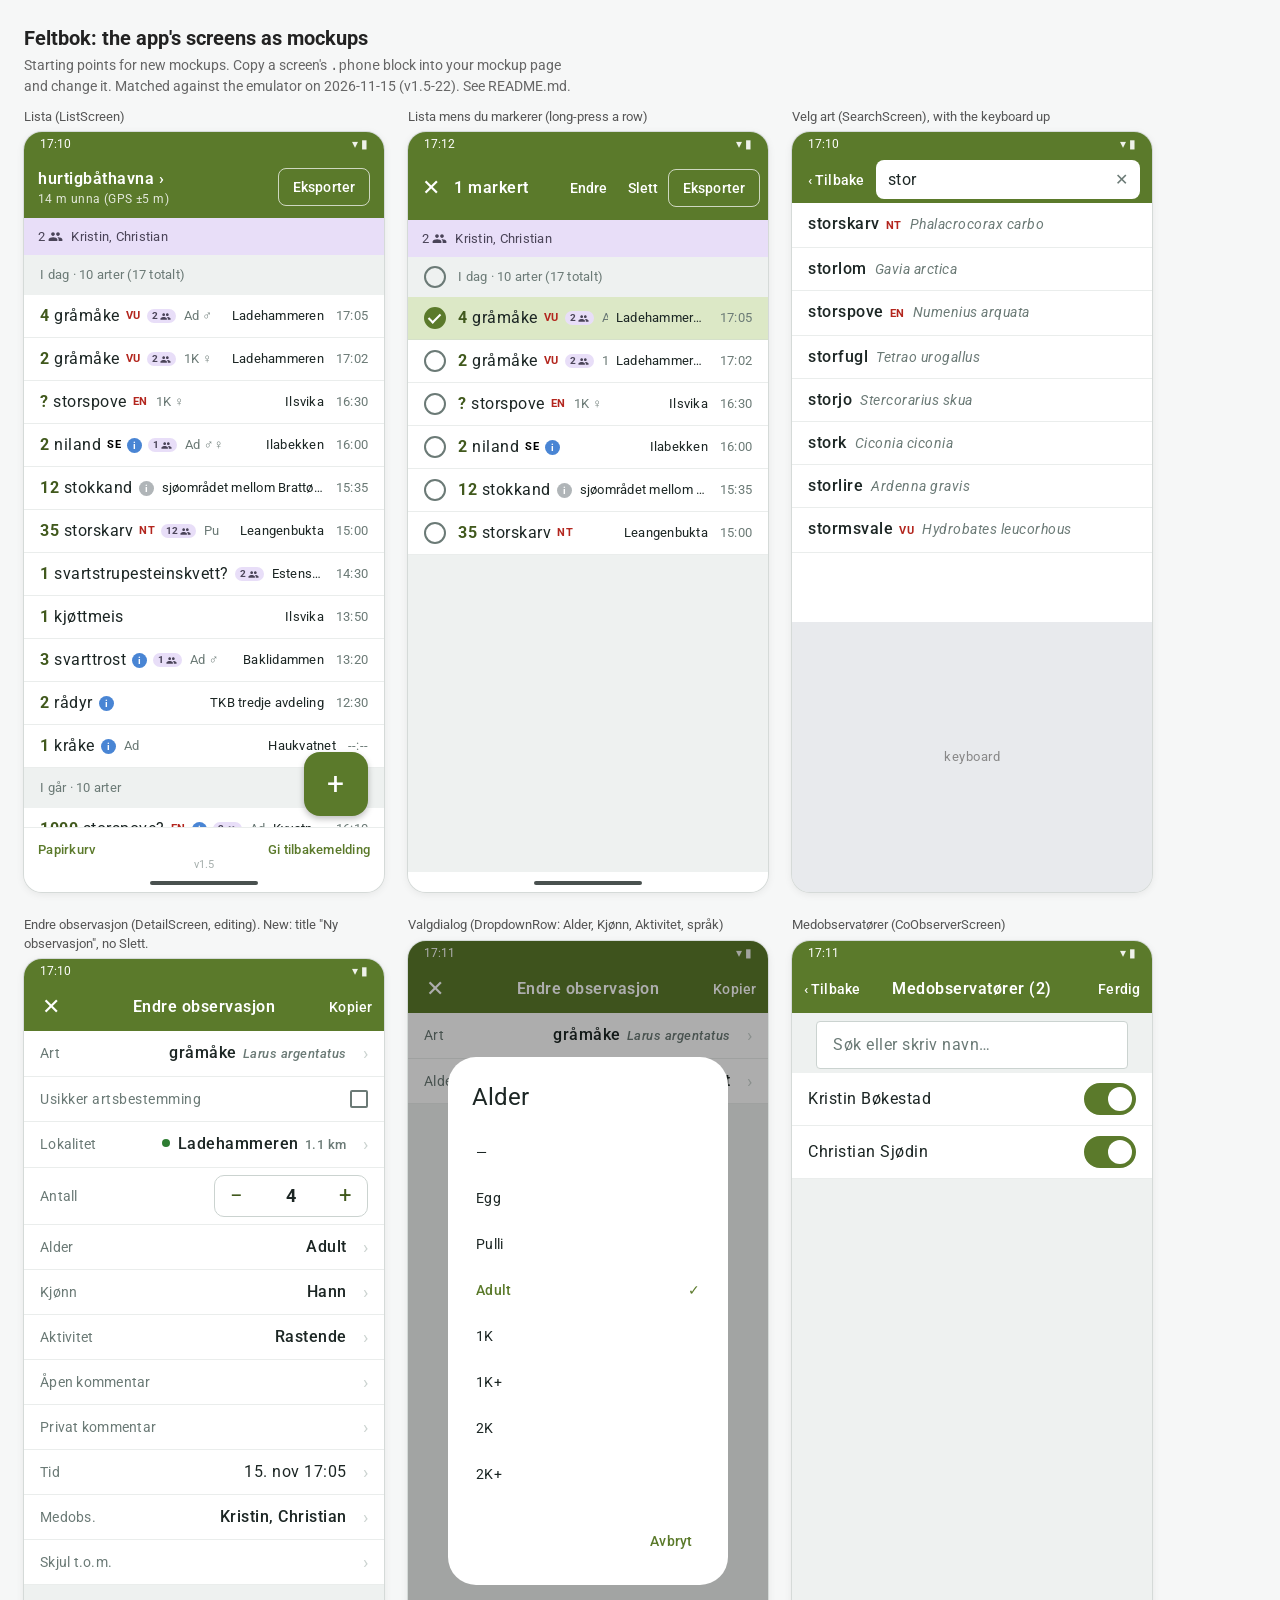
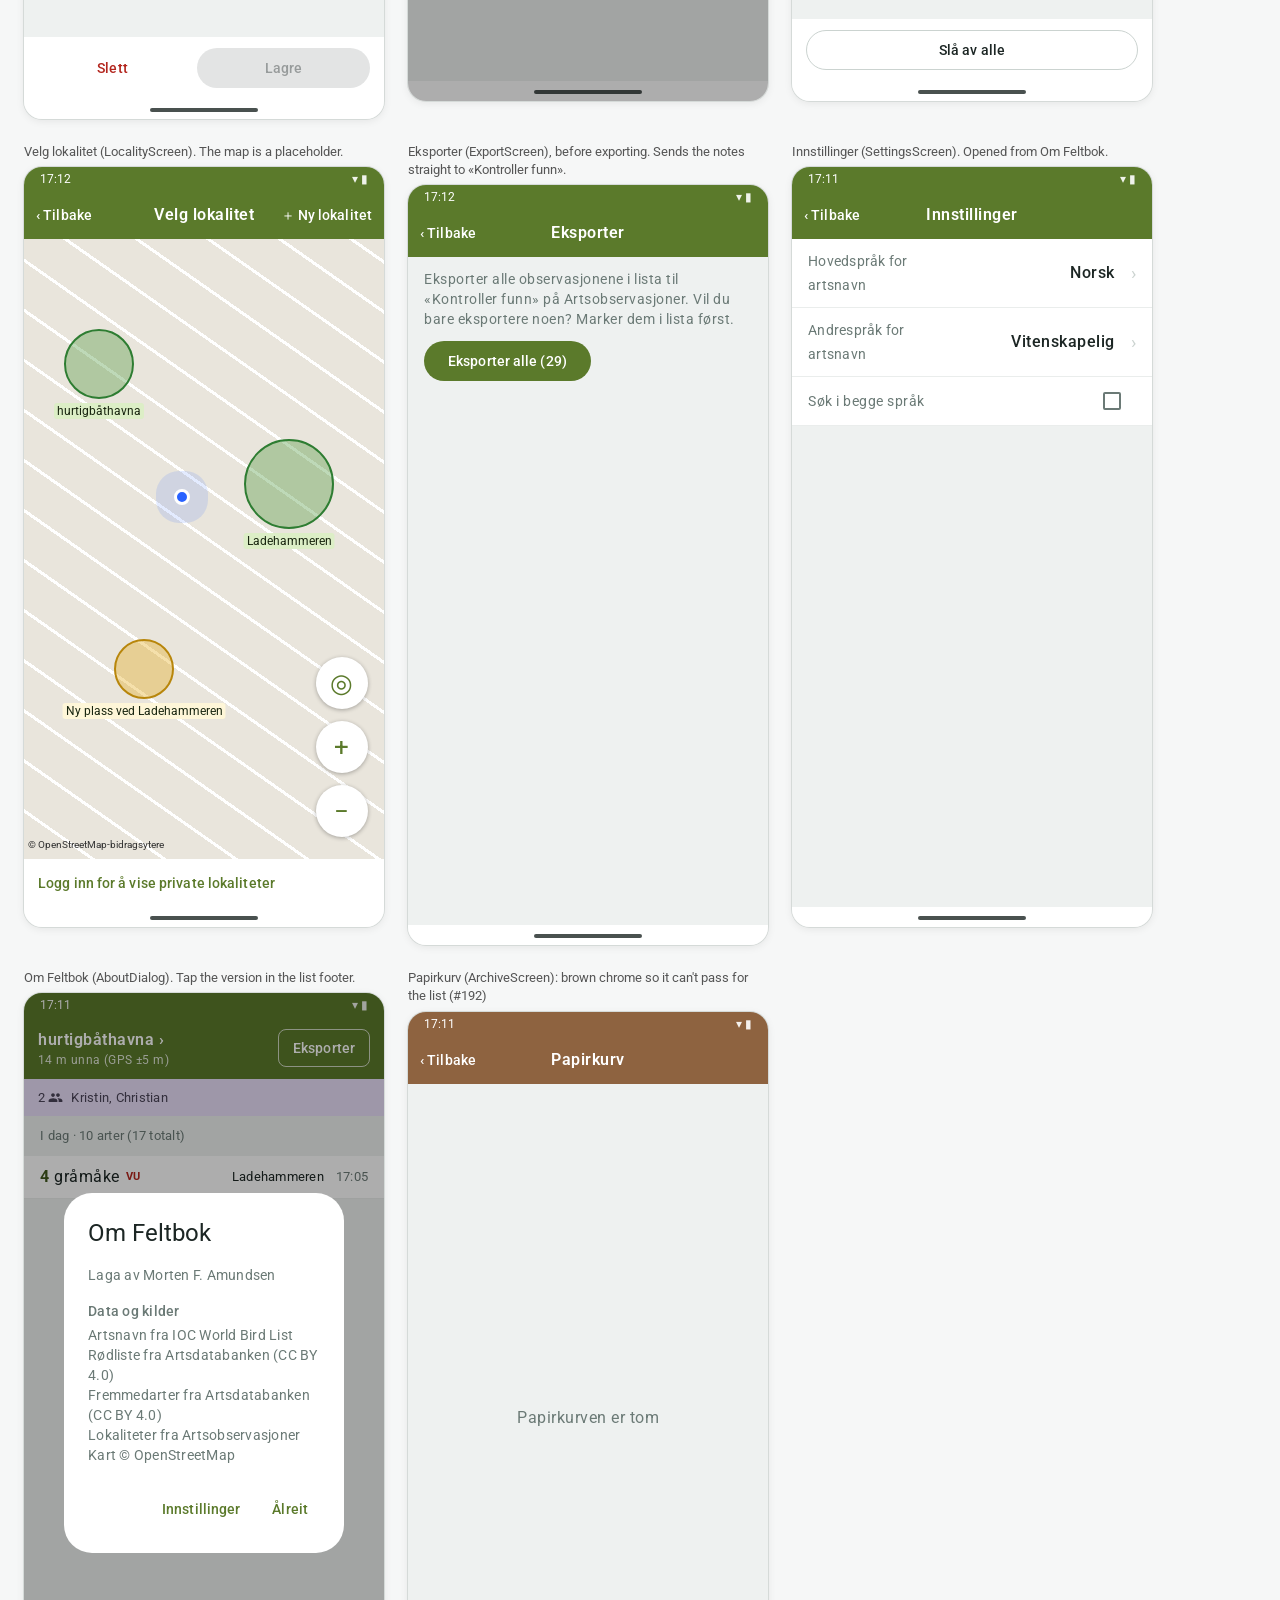
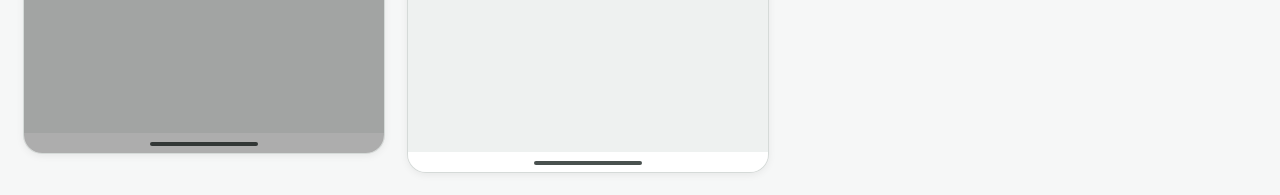
==== commit c1c7b91f: "Show the direct export in the screen mockups The export screen no longer has the paste steps." ====
--- a/docs/mockups/screens.html
+++ b/docs/mockups/screens.html
@@ -182,26 +182,14 @@
 
 <!-- ===================== EXPORT (ExportScreen) ===================== -->
 <figure id="export">
-<figcaption>Eksporter (ExportScreen)</figcaption>
+<figcaption>Eksporter (ExportScreen), before exporting. Sends the notes straight to «Kontroller funn».</figcaption>
 <div class="phone">
   <div class="statusbar">17:12</div>
   <div class="header"><span class="lead">‹ Tilbake</span><span class="title">Eksporter</span><span></span></div>
   <div class="content">
-    <div class="scroll steps">
-      <div class="step"><span class="num">1</span><div style="min-width:0"><div class="title">Kopier observasjoner</div>
-        <div class="tsv">Artsnavn	Antall	Alder	Kjønn	Aktivitet	Lokalitetsnavn
-fiskemåke	4	Adult		Rastende	354430
-ub. svane	1	Adult		Trekkende	349975
-kjøttmeis	2				Theisendammen
-kråke	3			Næringssøkende	354419
-kråke	20			Overflygende	354139
-svarthalespove	6	Adult	I par	Næringssøkende	368841</div>
-        <span class="btn">Kopier</span></div></div>
-      <div class="step"><span class="num">2</span><div><div class="title">Åpne Artsobservasjoner</div><span class="btn">Åpne</span></div></div>
-      <div class="step"><span class="num">3</span><div><div class="title">Lim inn og importer</div><div class="body">Lim inn observasjonene og trykk <b>Importer</b></div></div></div>
-      <div class="step"><span class="num">4</span><div><div class="title">Kontroller funn</div><div class="body">Sjekk at observasjonene vises i Artsobservasjoner</div></div></div>
-      <div class="step"><span class="num">5</span><div><div class="title">Slett i appen</div><div class="body">Når alt er på plass, kan du slette observasjonene i appen</div>
-        <div class="danger" style="font-weight:500;margin-top:10px">Slett alle observasjoner (29)</div></div></div>
+    <div class="scroll" style="padding:12px 16px">
+      <div style="font-size:14px;line-height:20px;color:var(--muted)">Eksporter alle observasjonene i lista til «Kontroller funn» på Artsobservasjoner. Vil du bare eksportere noen? Marker dem i lista først.</div>
+      <div style="margin-top:12px"><span class="btn">Eksporter alle (29)</span></div>
     </div>
   </div>
   <div class="gesturebar"></div>
--- a/docs/mockups/kit.css
+++ b/docs/mockups/kit.css
@@ -36,11 +36,10 @@
 .tap { outline: 2px dashed var(--tap); outline-offset: -2px; }
 
 /* ---------- Phone frame ---------- */
-/* 411 dp wide like the emulator (just emu), so mockups compare 1:1 with its screenshots. 840 tall
-   is a little short of its 914, to fit a laptop screen. Override width/height inline to check a
-   small phone (360 wide) or show a longer screen. */
+/* 360 x 760 dp: a small phone, the same size as the emulator (just emu), so mockups compare 1:1
+   with its screenshots. Override width/height inline to show a longer screen. */
 .phone {
-  position: relative; width: 411px; height: 840px; overflow: hidden; display: flex; flex-direction: column;
+  position: relative; width: 360px; height: 760px; overflow: hidden; display: flex; flex-direction: column;
   background: var(--bg); color: var(--on-bg); border-radius: 18px; box-shadow: 0 0 0 1px #D5DAD8, 0 2px 8px rgba(0,0,0,.08);
   font: 16px/24px Roboto, sans-serif; letter-spacing: .5px; /* bodyLarge: Text's default style */
 }
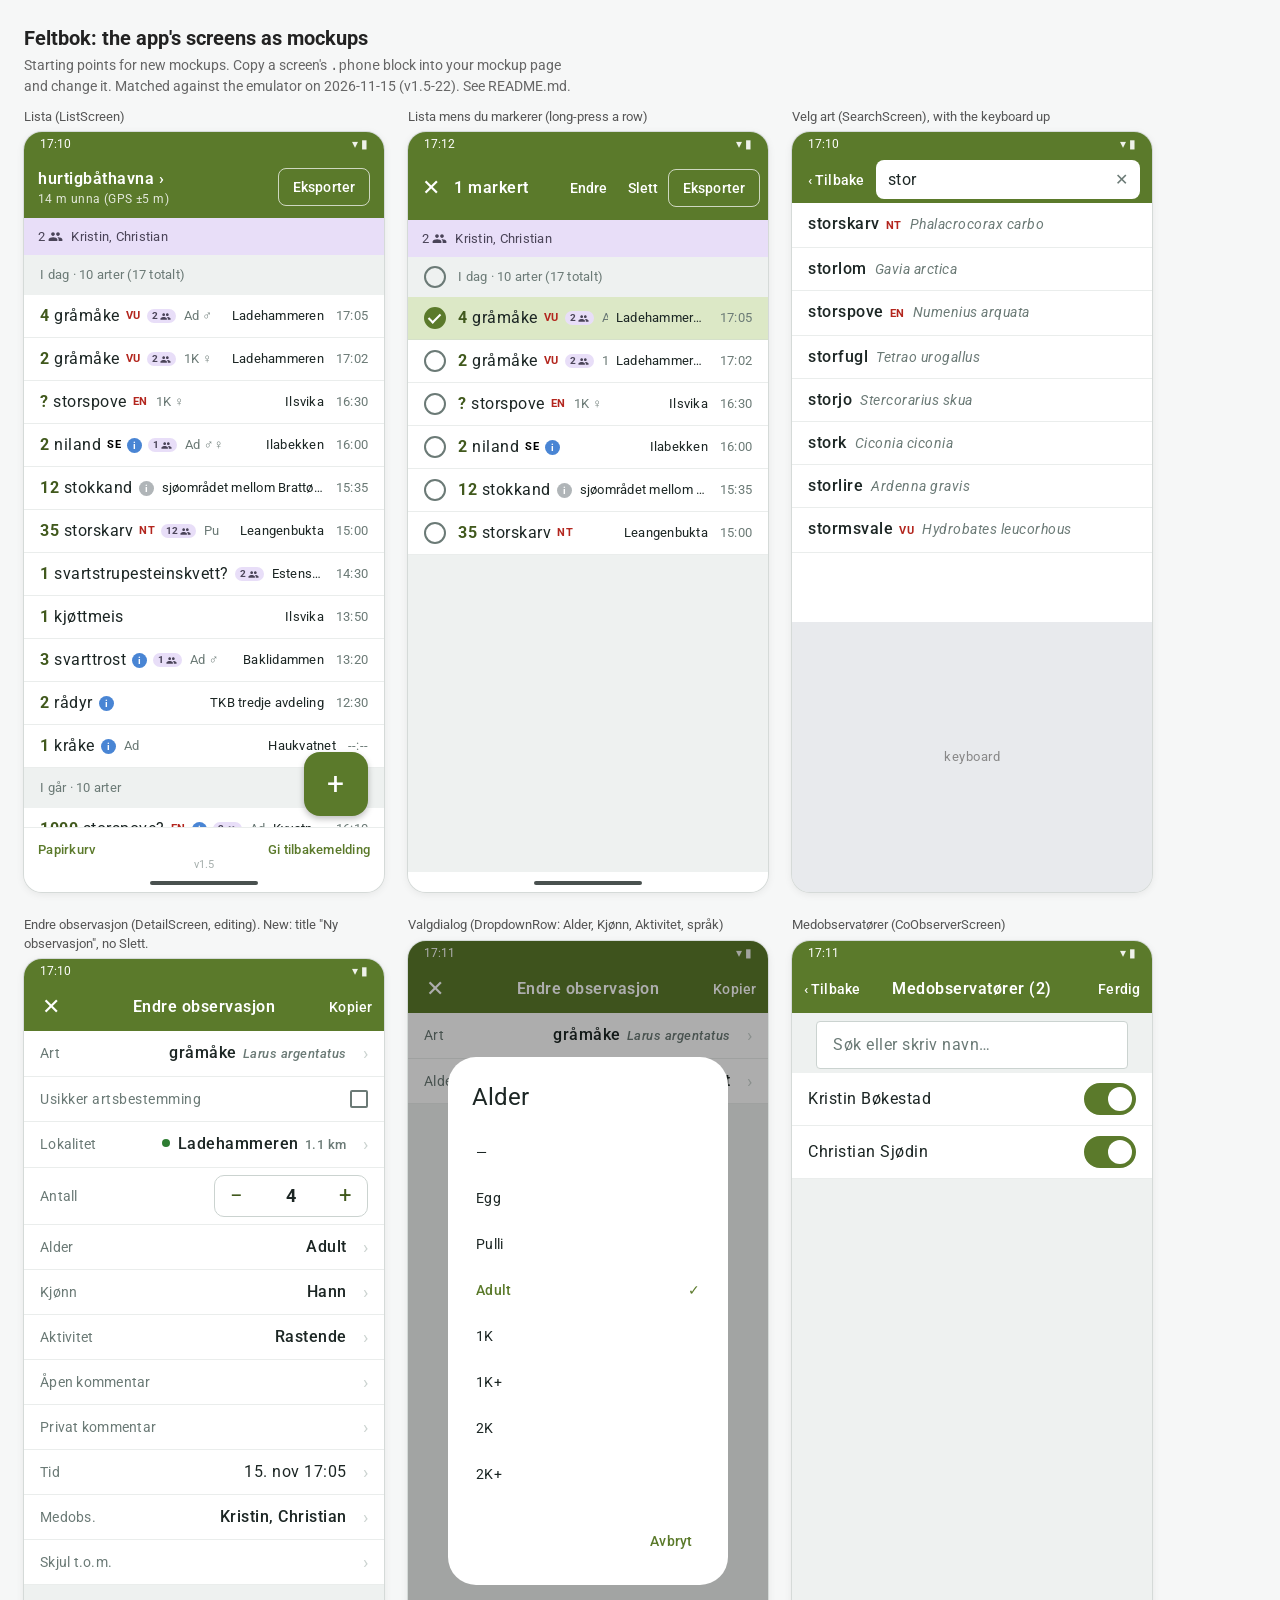
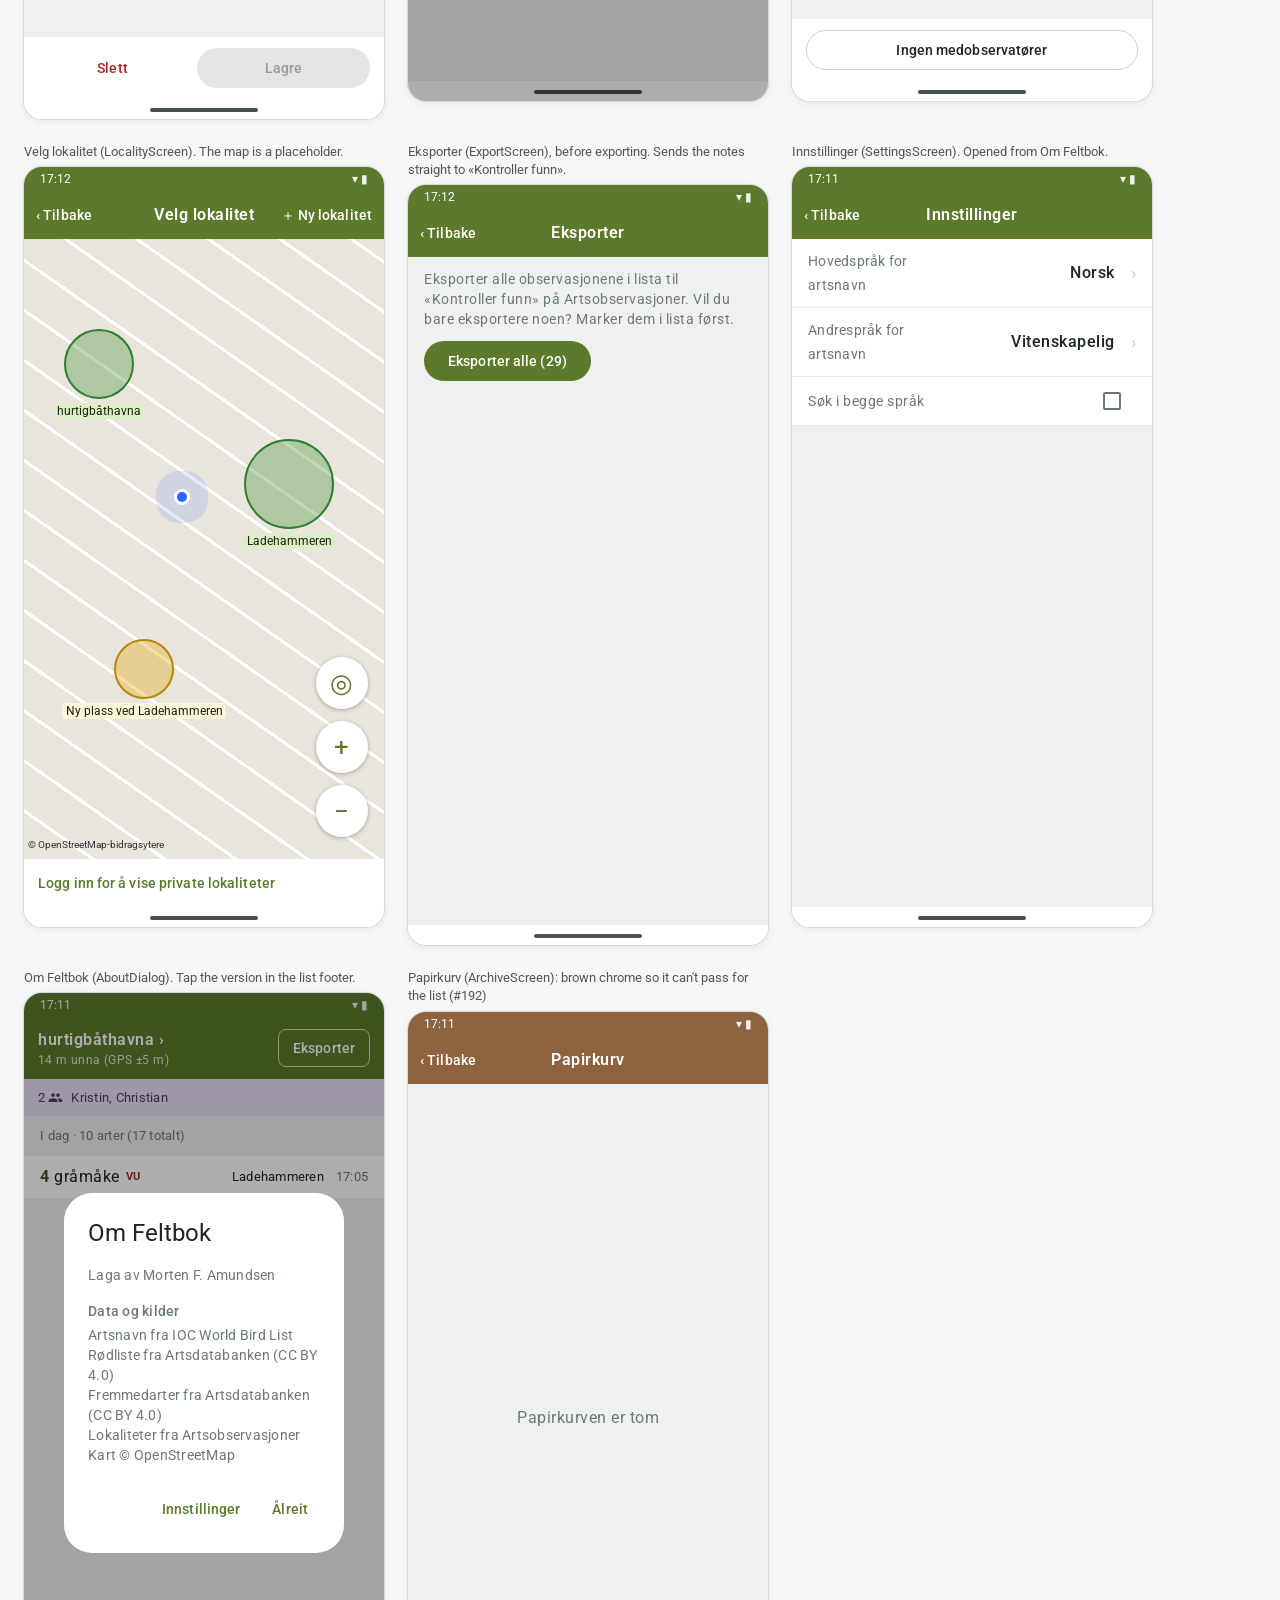
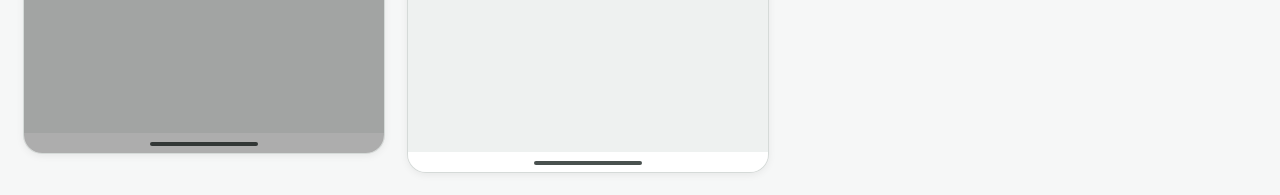
==== commit 6507a4e2: "Show "Ingen medobservatører" in the co-observer picker mockup" ====
--- a/docs/mockups/screens.html
+++ b/docs/mockups/screens.html
@@ -153,7 +153,7 @@
       <div class="field" style="margin-top:4px"><span class="value left">Kristin Bøkestad</span><span class="switch on"></span></div>
       <div class="field"><span class="value left">Christian Sjødin</span><span class="switch on"></span></div>
     </div>
-    <div class="bottom-bar"><span class="btn-outline" style="color:var(--on-bg)">Slå av alle</span></div>
+    <div class="bottom-bar"><span class="btn-outline" style="color:var(--on-bg)">Ingen medobservatører</span></div>
   </div>
   <div class="gesturebar"></div>
 </div>
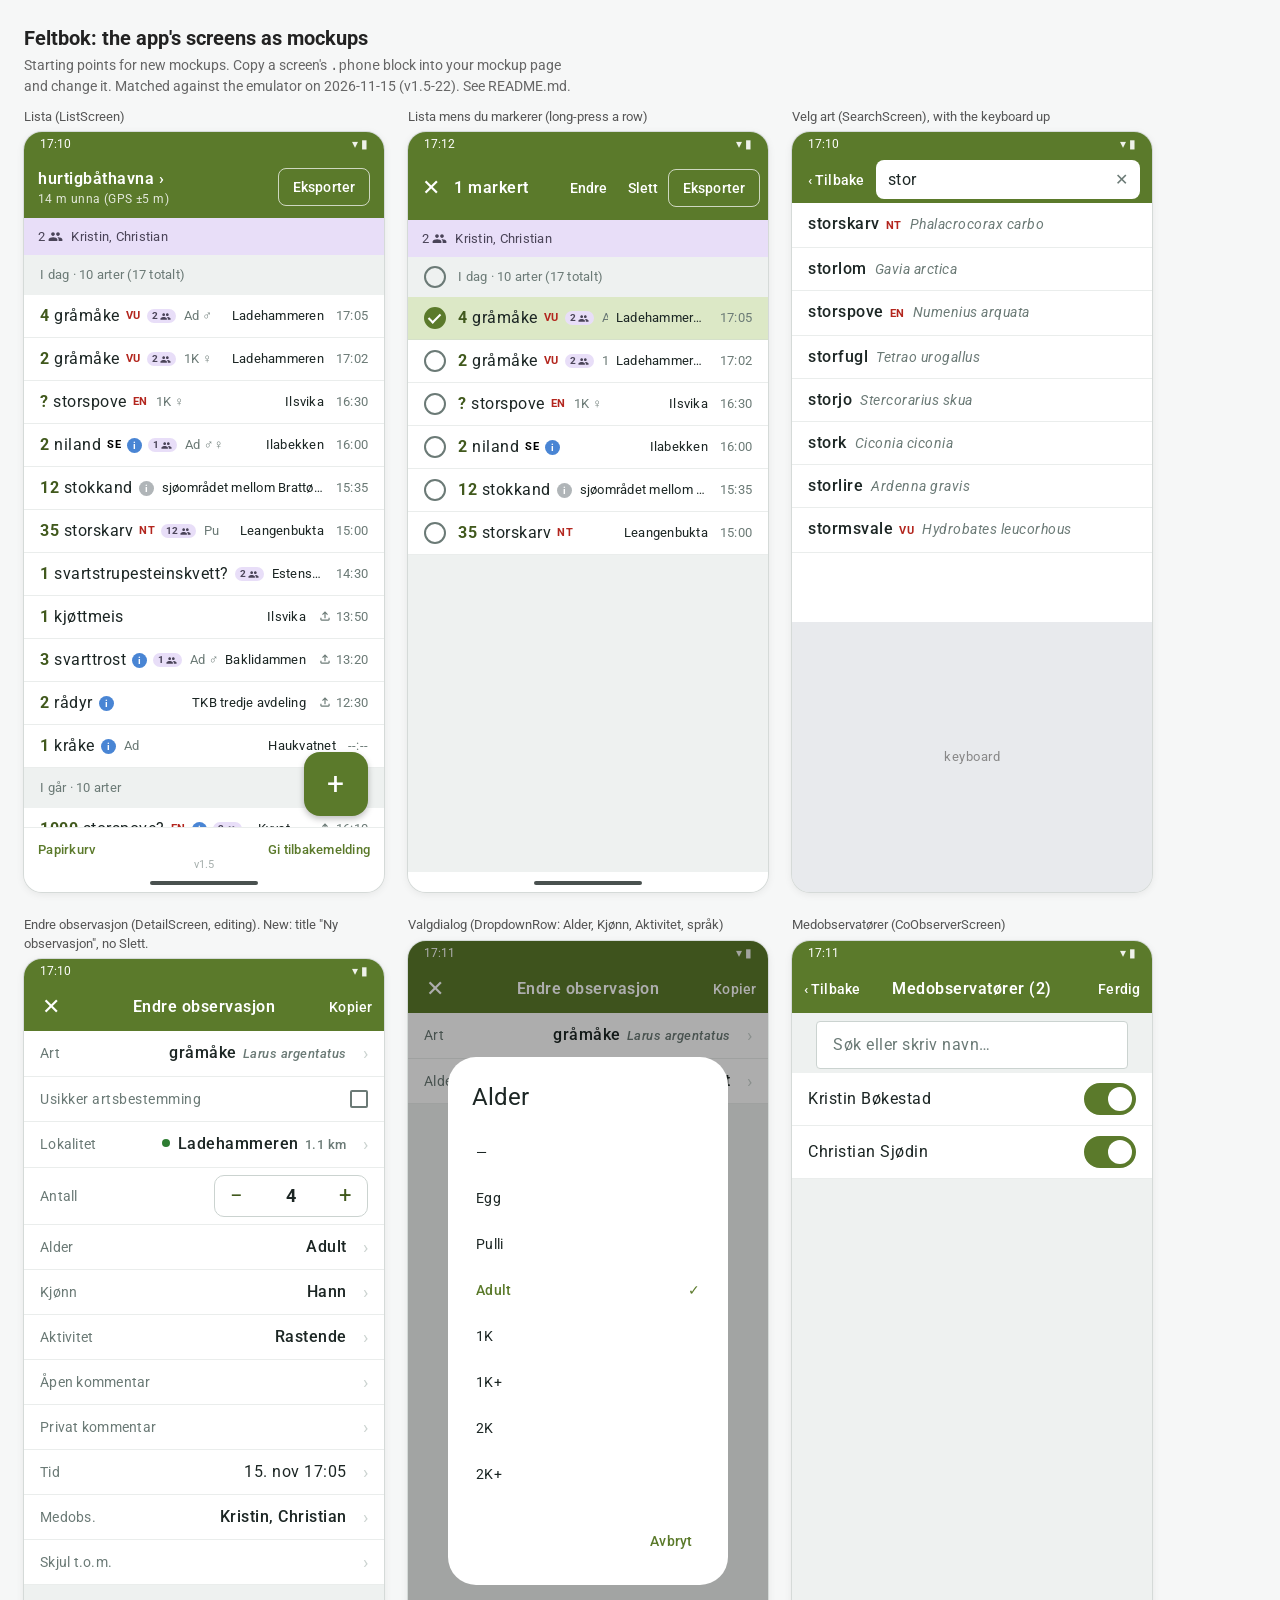
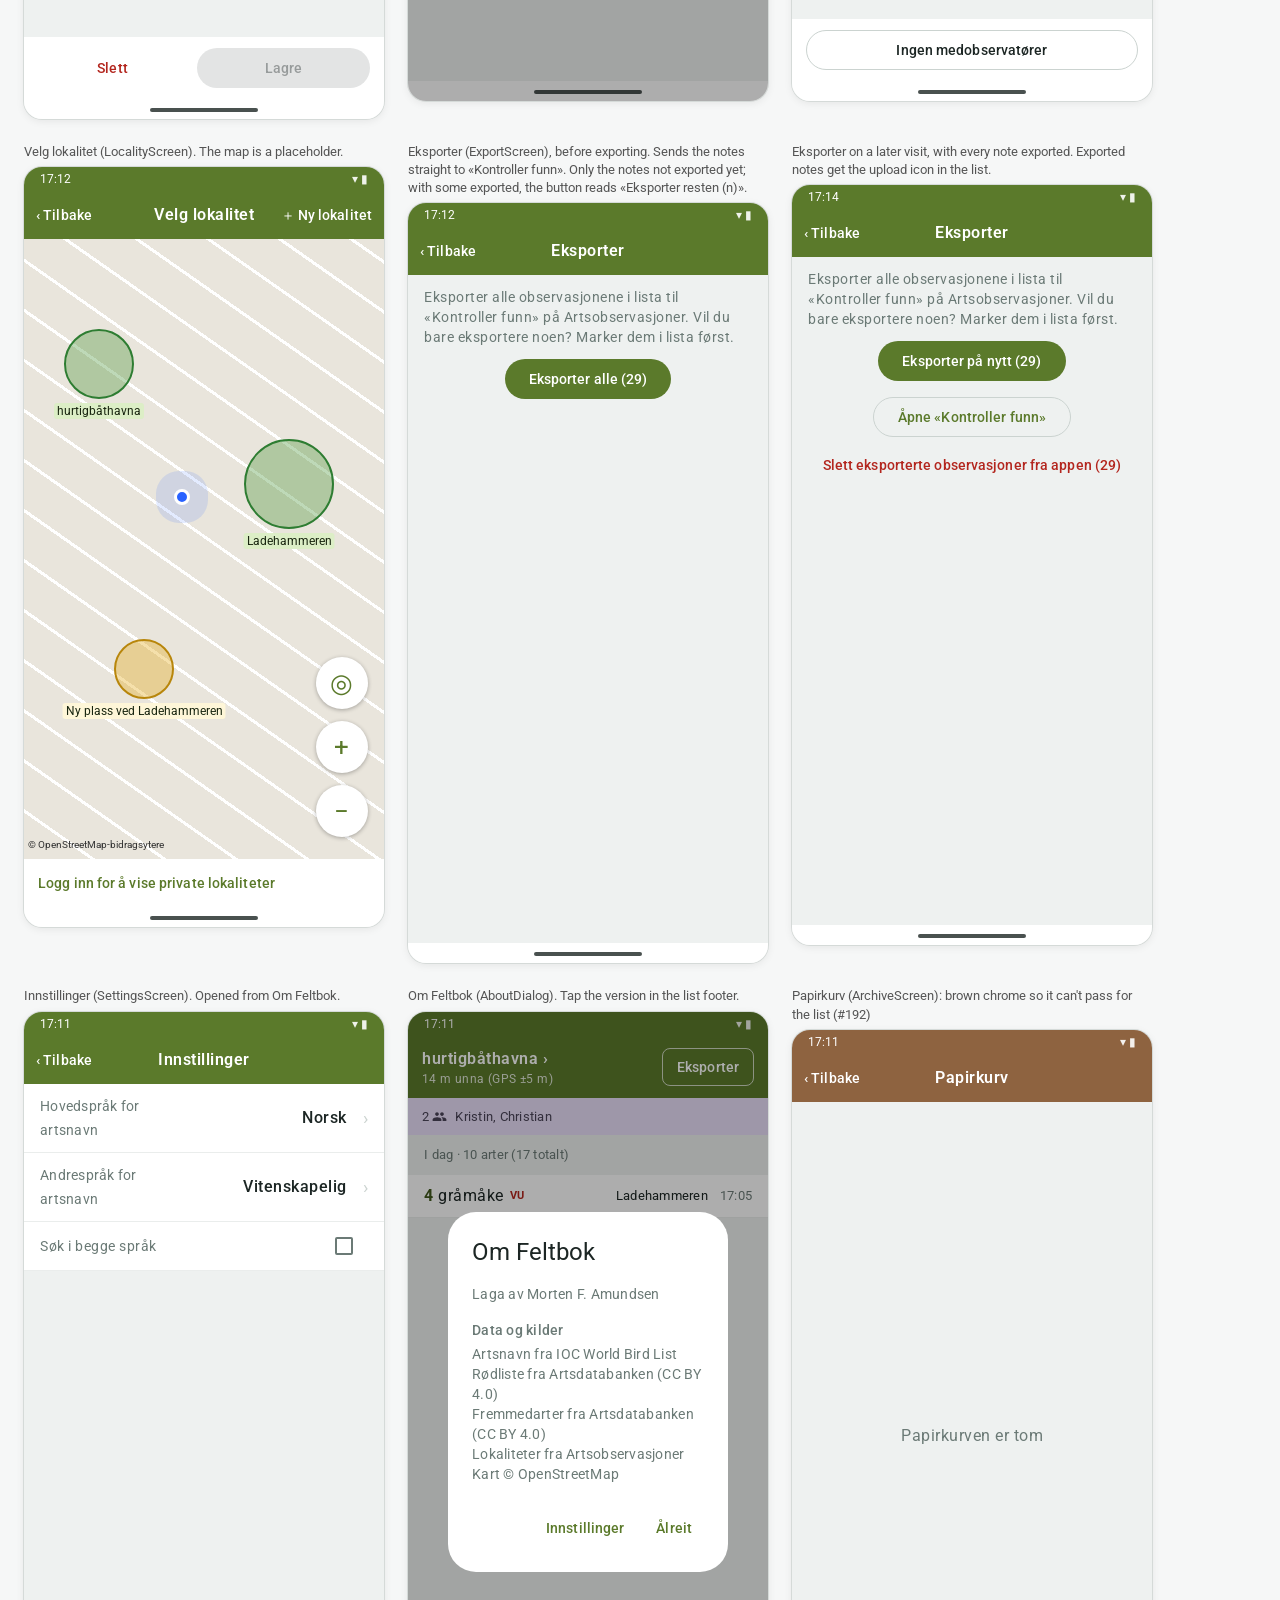
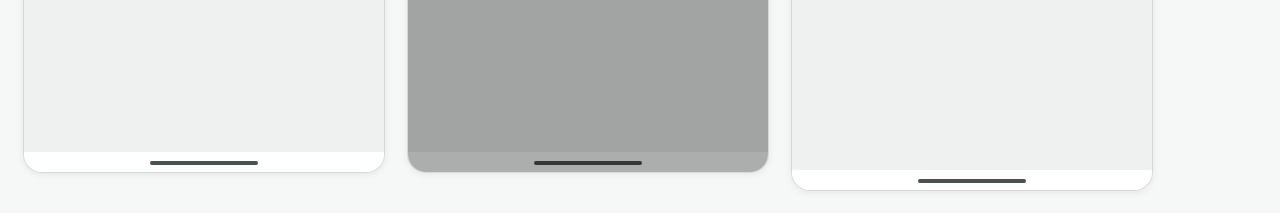
==== commit cb0cf0f8: "Show exported notes and the later-visit export screen in the mockups The list marks exported notes w" ====
--- a/docs/mockups/screens.html
+++ b/docs/mockups/screens.html
@@ -34,12 +34,12 @@
       <div class="note"><div class="main"><span class="sp"><span><span class="count">12</span> stokkand</span><span class="badge-i private">i</span></span><span class="loc">sjøområdet mellom Brattøra og Munkholmen</span></div><span class="time">15:35</span></div>
       <div class="note"><div class="main"><span class="sp"><span><span class="count">35</span> storskarv</span><span class="rl">NT</span><span class="badge-co">12 <i class="group-icon"></i></span></span><span class="preview">Pu</span><span class="loc">Leangenbukta</span></div><span class="time">15:00</span></div>
       <div class="note"><div class="main"><span class="sp"><span><span class="count">1</span> svartstrupesteinskvett?</span><span class="badge-co">2 <i class="group-icon"></i></span></span><span class="loc">Estenstaddammen</span></div><span class="time">14:30</span></div>
-      <div class="note"><div class="main"><span class="sp"><span><span class="count">1</span> kjøttmeis</span></span><span class="loc">Ilsvika</span></div><span class="time">13:50</span></div>
-      <div class="note"><div class="main"><span class="sp"><span><span class="count">3</span> svarttrost</span><span class="badge-i">i</span><span class="badge-co">1 <i class="group-icon"></i></span></span><span class="preview">Ad <b>♂</b></span><span class="loc">Baklidammen</span></div><span class="time">13:20</span></div>
-      <div class="note"><div class="main"><span class="sp"><span><span class="count">2</span> rådyr</span><span class="badge-i">i</span></span><span class="loc">TKB tredje avdeling</span></div><span class="time">12:30</span></div>
+      <div class="note"><div class="main"><span class="sp"><span><span class="count">1</span> kjøttmeis</span></span><span class="loc">Ilsvika</span></div><span class="time"><i class="upload-icon"></i>13:50</span></div>
+      <div class="note"><div class="main"><span class="sp"><span><span class="count">3</span> svarttrost</span><span class="badge-i">i</span><span class="badge-co">1 <i class="group-icon"></i></span></span><span class="preview">Ad <b>♂</b></span><span class="loc">Baklidammen</span></div><span class="time"><i class="upload-icon"></i>13:20</span></div>
+      <div class="note"><div class="main"><span class="sp"><span><span class="count">2</span> rådyr</span><span class="badge-i">i</span></span><span class="loc">TKB tredje avdeling</span></div><span class="time"><i class="upload-icon"></i>12:30</span></div>
       <div class="note"><div class="main"><span class="sp"><span><span class="count">1</span> kråke</span><span class="badge-i">i</span></span><span class="preview">Ad</span><span class="loc">Haukvatnet</span></div><span class="time">--:--</span></div>
       <div class="day">I går · 10 arter</div>
-      <div class="note"><div class="main"><span class="sp"><span><span class="count">1000</span> storspove?</span><span class="rl">EN</span><span class="badge-i">i</span><span class="badge-co">2 <i class="group-icon"></i></span></span><span class="preview">Ad <b>♂</b></span><span class="loc">Kyvatnet</span></div><span class="time">16:10</span></div>
+      <div class="note"><div class="main"><span class="sp"><span><span class="count">1000</span> storspove?</span><span class="rl">EN</span><span class="badge-i">i</span><span class="badge-co">2 <i class="group-icon"></i></span></span><span class="preview">Ad <b>♂</b></span><span class="loc">Kyvatnet</span></div><span class="time"><i class="upload-icon"></i>16:10</span></div>
     </div>
     <div class="list-footer"><span>Papirkurv</span><span>Gi tilbakemelding</span><span class="ver">v1.5</span></div>
   </div>
@@ -182,14 +182,32 @@
 
 <!-- ===================== EXPORT (ExportScreen) ===================== -->
 <figure id="export">
-<figcaption>Eksporter (ExportScreen), before exporting. Sends the notes straight to «Kontroller funn».</figcaption>
+<figcaption>Eksporter (ExportScreen), before exporting. Sends the notes straight to «Kontroller funn». Only the notes not exported yet; with some exported, the button reads «Eksporter resten (n)».</figcaption>
 <div class="phone">
   <div class="statusbar">17:12</div>
   <div class="header"><span class="lead">‹ Tilbake</span><span class="title">Eksporter</span><span></span></div>
   <div class="content">
     <div class="scroll" style="padding:12px 16px">
       <div style="font-size:14px;line-height:20px;color:var(--muted)">Eksporter alle observasjonene i lista til «Kontroller funn» på Artsobservasjoner. Vil du bare eksportere noen? Marker dem i lista først.</div>
-      <div style="margin-top:12px"><span class="btn">Eksporter alle (29)</span></div>
+      <div style="margin-top:12px;text-align:center"><span class="btn">Eksporter alle (29)</span></div>
+    </div>
+  </div>
+  <div class="gesturebar"></div>
+</div>
+</figure>
+
+<!-- ===================== EXPORT, DONE ===================== -->
+<figure id="export-done">
+<figcaption>Eksporter on a later visit, with every note exported. Exported notes get the upload icon in the list.</figcaption>
+<div class="phone">
+  <div class="statusbar">17:14</div>
+  <div class="header"><span class="lead">‹ Tilbake</span><span class="title">Eksporter</span><span></span></div>
+  <div class="content">
+    <div class="scroll" style="padding:12px 16px">
+      <div style="font-size:14px;line-height:20px;color:var(--muted)">Eksporter alle observasjonene i lista til «Kontroller funn» på Artsobservasjoner. Vil du bare eksportere noen? Marker dem i lista først.</div>
+      <div style="margin-top:12px;text-align:center"><span class="btn">Eksporter på nytt (29)</span></div>
+      <div style="margin-top:16px;text-align:center"><span class="btn-outline">Åpne «Kontroller funn»</span></div>
+      <div style="margin-top:8px;text-align:center"><span class="btn-text danger">Slett eksporterte observasjoner fra appen (29)</span></div>
     </div>
   </div>
   <div class="gesturebar"></div>
--- a/docs/mockups/kit.css
+++ b/docs/mockups/kit.css
@@ -81,6 +81,11 @@
   -webkit-mask: url("data:image/svg+xml,%3Csvg xmlns='http://www.w3.org/2000/svg' viewBox='0 0 24 24'%3E%3Cpath d='M16 11c1.66 0 2.99-1.34 2.99-3S17.66 5 16 5c-1.66 0-3 1.34-3 3s1.34 3 3 3zm-8 0c1.66 0 2.99-1.34 2.99-3S9.66 5 8 5C6.34 5 5 6.34 5 8s1.34 3 3 3zm0 2c-2.33 0-7 1.17-7 3.5V19h14v-2.5c0-2.33-4.67-3.5-7-3.5zm8 0c-.29 0-.62.02-.97.05 1.16.84 1.97 1.97 1.97 3.45V19h6v-2.5c0-2.33-4.67-3.5-7-3.5z'/%3E%3C/svg%3E") center/contain no-repeat;
           mask: url("data:image/svg+xml,%3Csvg xmlns='http://www.w3.org/2000/svg' viewBox='0 0 24 24'%3E%3Cpath d='M16 11c1.66 0 2.99-1.34 2.99-3S17.66 5 16 5c-1.66 0-3 1.34-3 3s1.34 3 3 3zm-8 0c1.66 0 2.99-1.34 2.99-3S9.66 5 8 5C6.34 5 5 6.34 5 8s1.34 3 3 3zm0 2c-2.33 0-7 1.17-7 3.5V19h14v-2.5c0-2.33-4.67-3.5-7-3.5zm8 0c-.29 0-.62.02-.97.05 1.16.84 1.97 1.97 1.97 3.45V19h6v-2.5c0-2.33-4.67-3.5-7-3.5z'/%3E%3C/svg%3E") center/contain no-repeat; }
 
+/* UploadIcon: an exported note (Material Symbols "upload") */
+.upload-icon { display: inline-block; width: 14px; height: 14px; margin-right: 4px; vertical-align: -2px; background: currentColor;
+  -webkit-mask: url("data:image/svg+xml,%3Csvg xmlns='http://www.w3.org/2000/svg' viewBox='0 -960 960 960'%3E%3Cpath d='M440-320v-326L336-542l-56-58 200-200 200 200-56 58-104-104v326h-80ZM240-160q-33 0-56.5-23.5T160-240v-120h80v120h480v-120h80v120q0 33-23.5 56.5T720-160H240Z'/%3E%3C/svg%3E") center/contain no-repeat;
+          mask: url("data:image/svg+xml,%3Csvg xmlns='http://www.w3.org/2000/svg' viewBox='0 -960 960 960'%3E%3Cpath d='M440-320v-326L336-542l-56-58 200-200 200 200-56 58-104-104v326h-80ZM240-160q-33 0-56.5-23.5T160-240v-120h80v120h480v-120h80v120q0 33-23.5 56.5T720-160H240Z'/%3E%3C/svg%3E") center/contain no-repeat; }
+
 /* DayHeader */
 .day { display: flex; align-items: center; gap: 12px; padding: 7px 16px; font-size: 13px; line-height: 26px; color: var(--muted); letter-spacing: .25px; }
 
